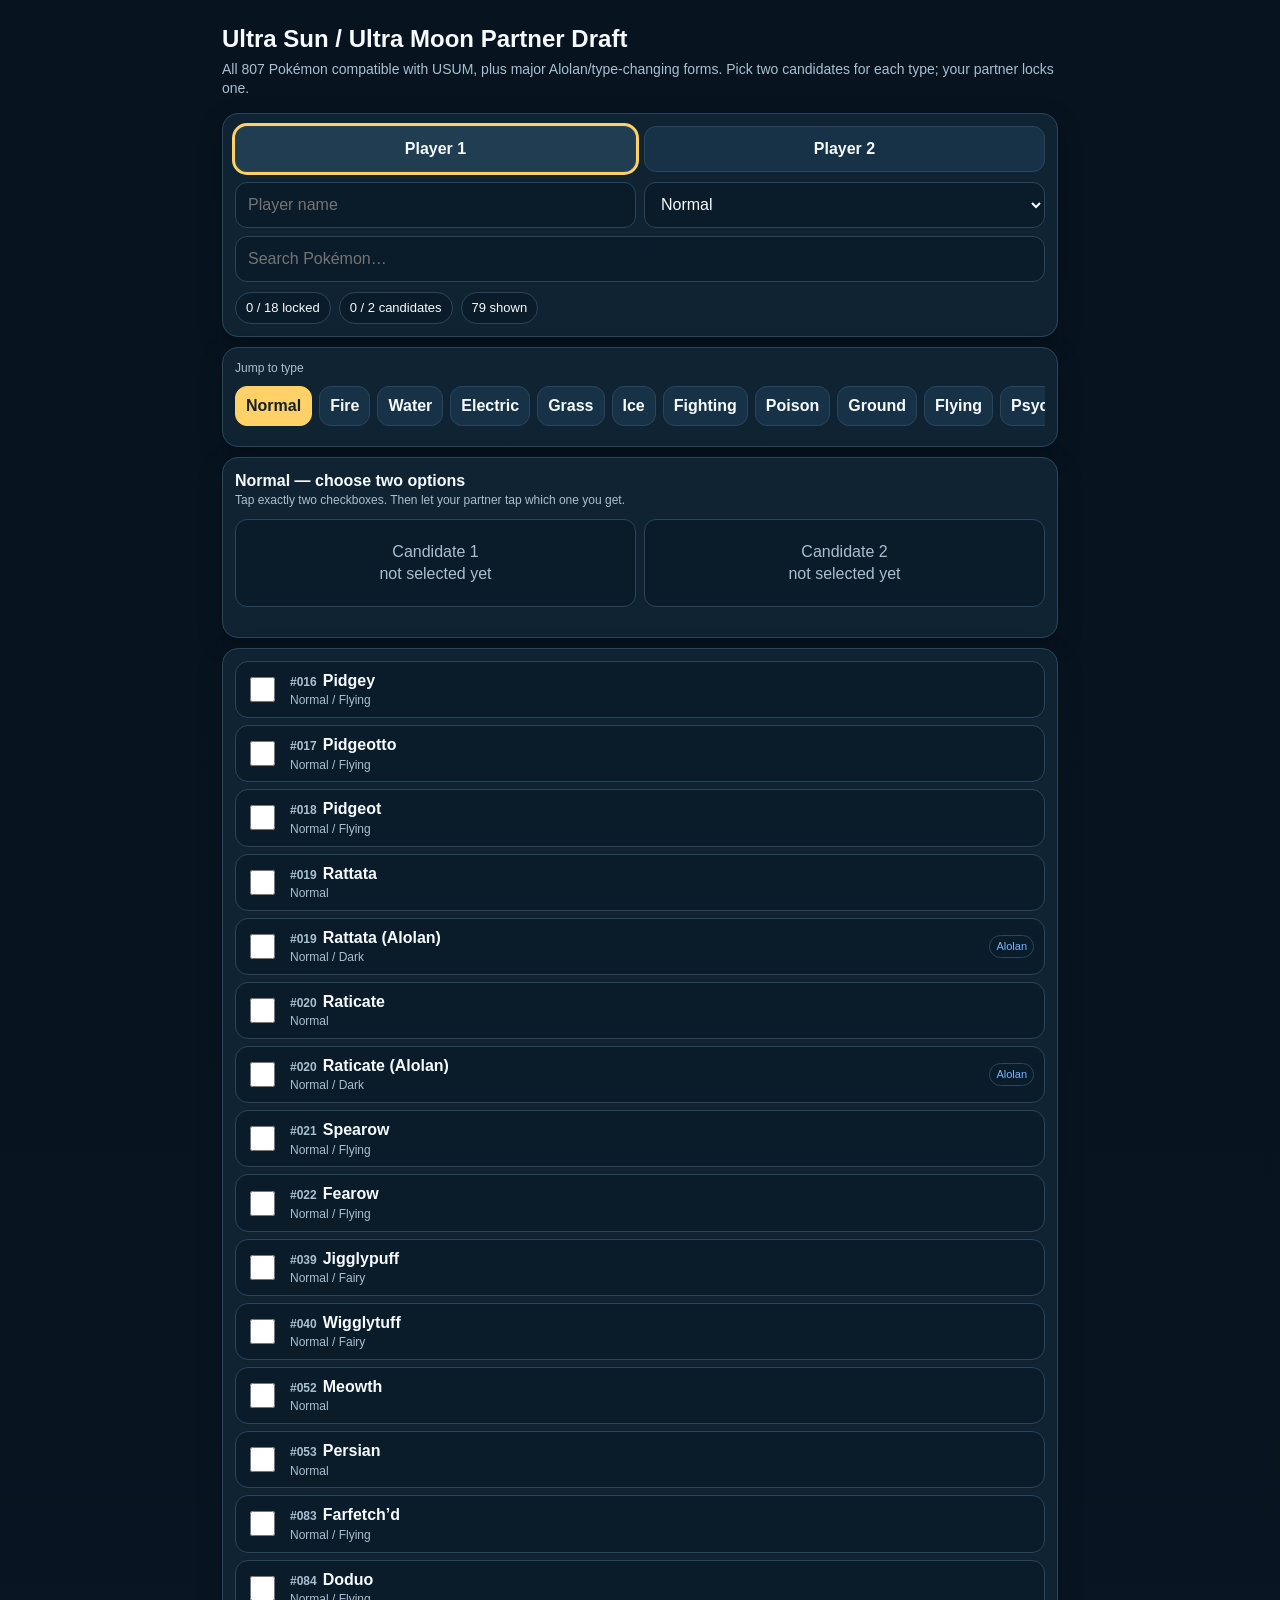
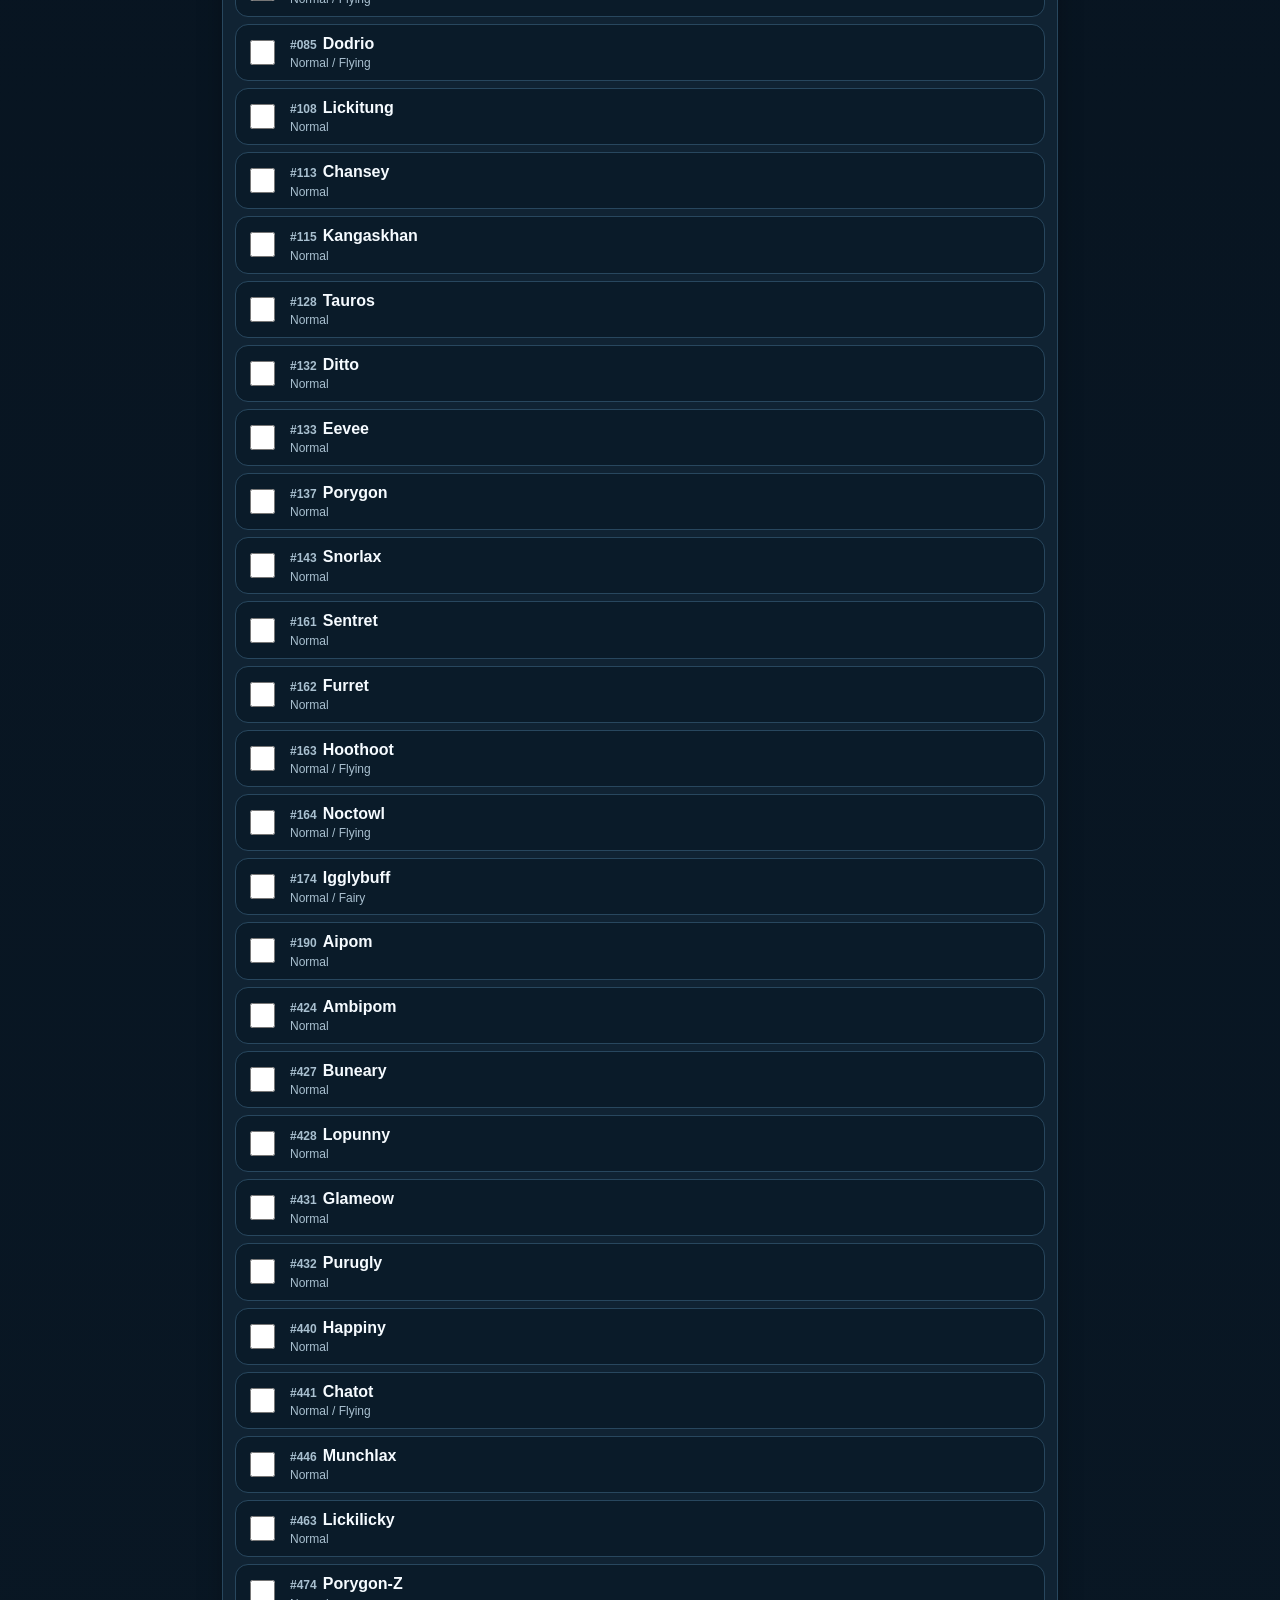
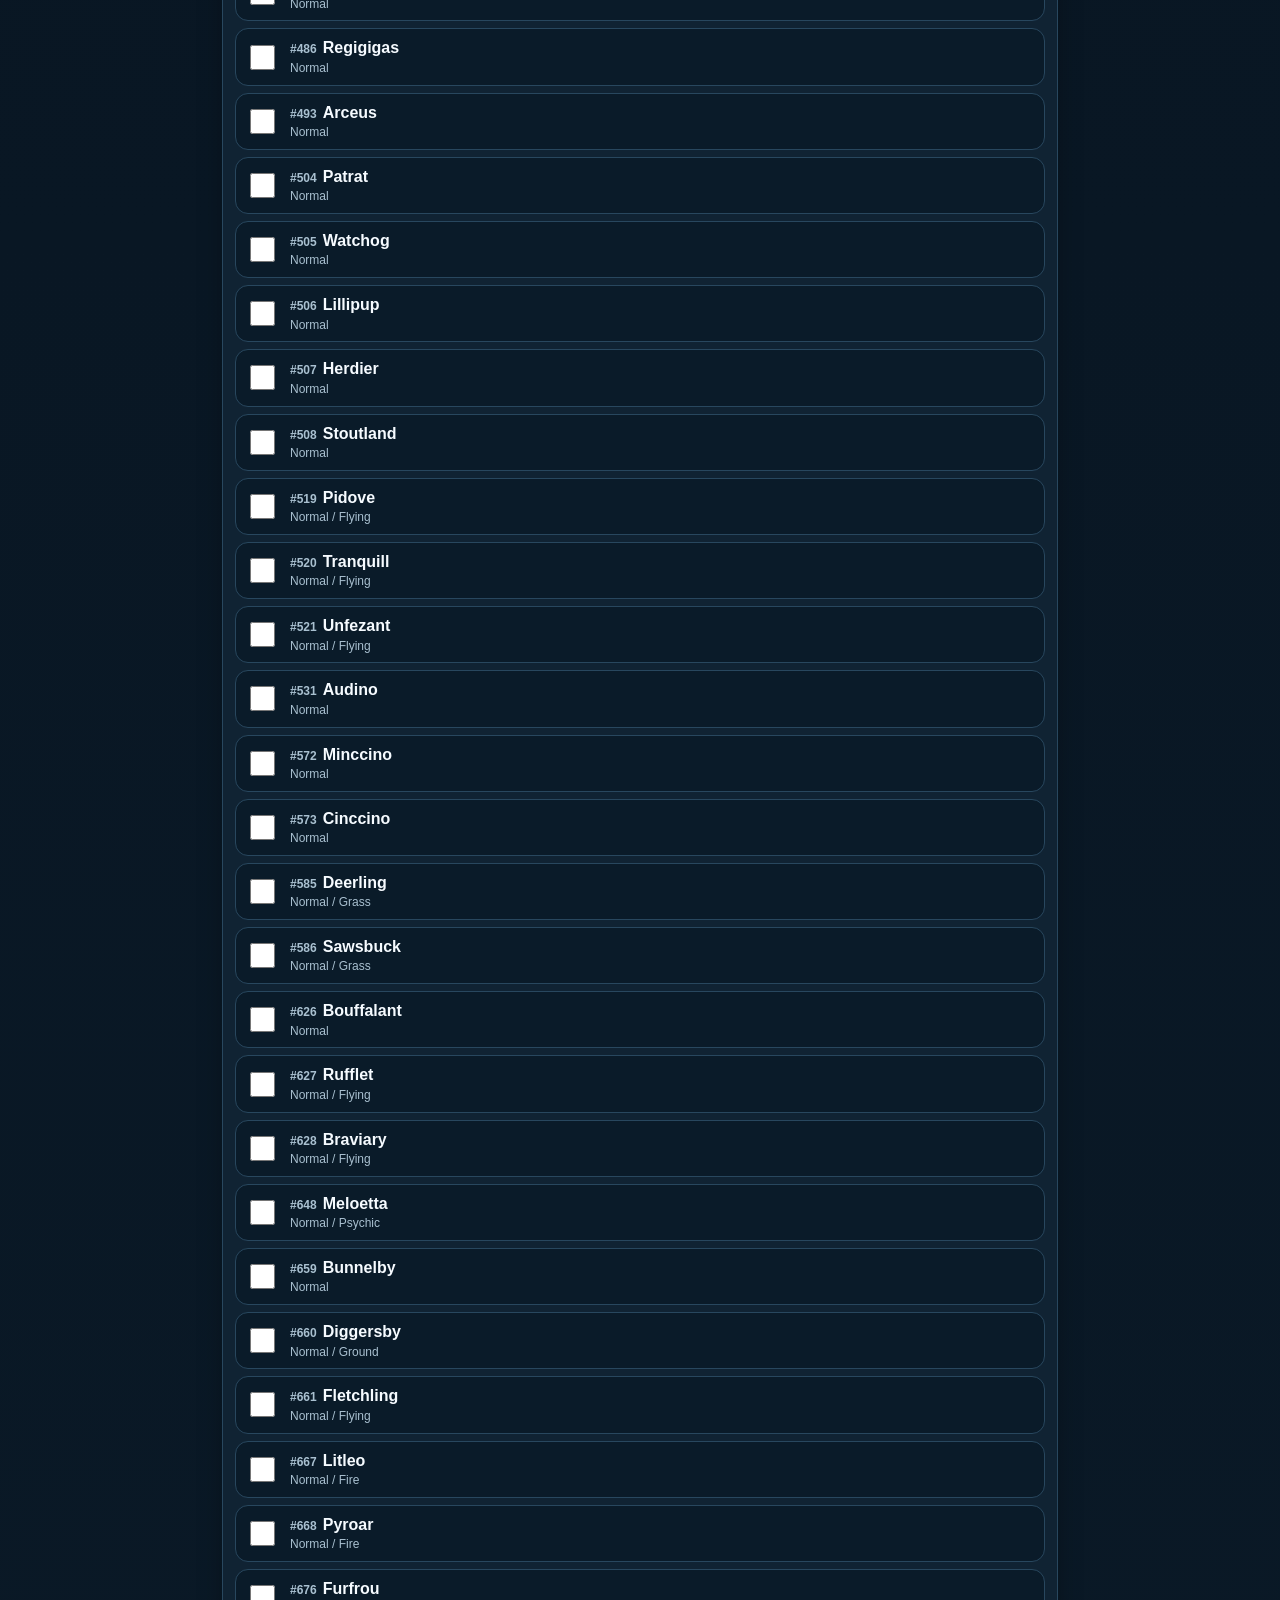
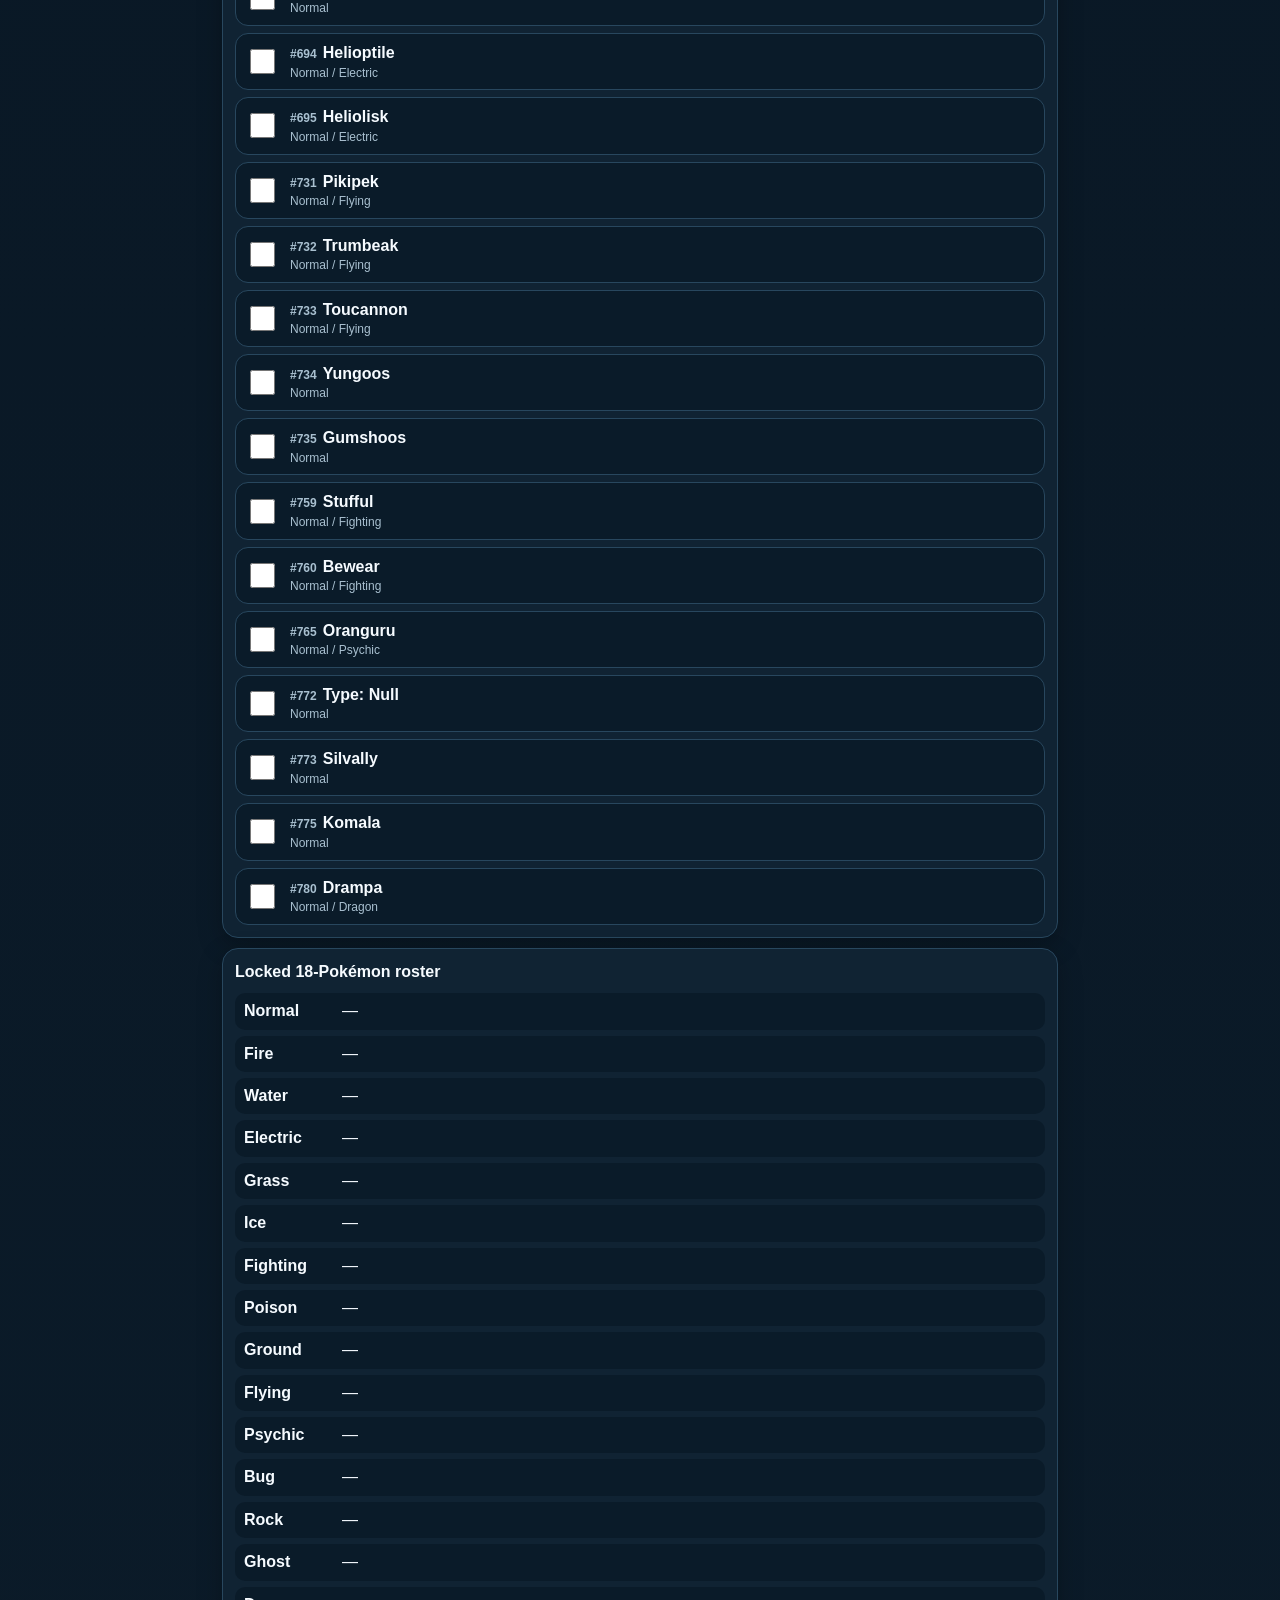
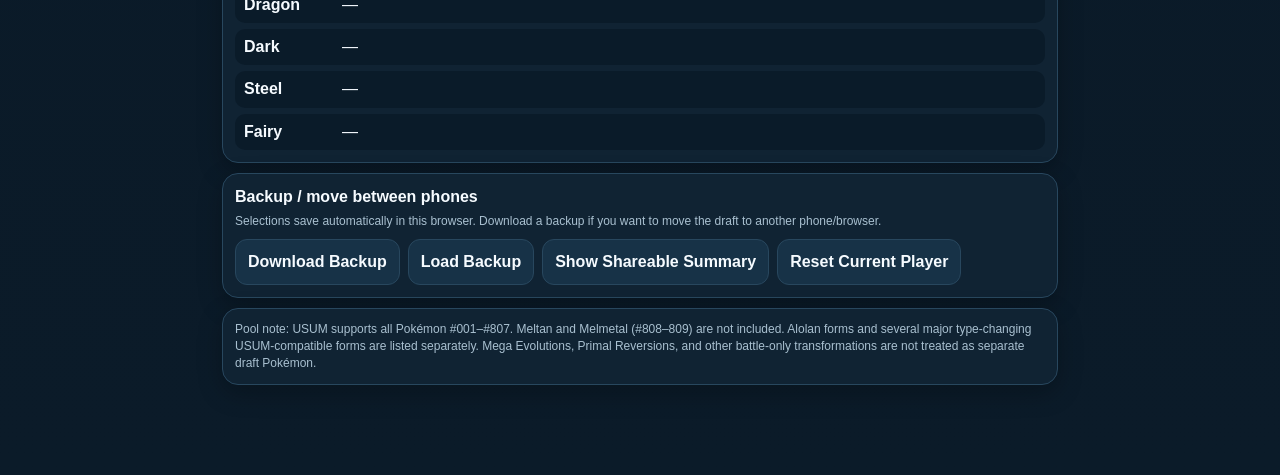
==== index.html @ d08d2588 "Build mobile USUM partner draft app" ====
<!doctype html>
<html lang="en">
<head>
<meta charset="utf-8">
<meta name="viewport" content="width=device-width,initial-scale=1,viewport-fit=cover">
<meta name="theme-color" content="#07131f">
<meta name="apple-mobile-web-app-capable" content="yes">
<meta name="apple-mobile-web-app-status-bar-style" content="black-translucent">
<title>USUM Partner Draft</title>
<link rel="stylesheet" href="styles.css">
</head>
<body>
<div class="app" id="app">
  <h1>Ultra Sun / Ultra Moon Partner Draft</h1>
  <div class="sub">All 807 Pokémon compatible with USUM, plus major Alolan/type-changing forms. Pick two candidates for each type; your partner locks one.</div>

  <div class="card">
    <div class="topbar tabs">
      <button id="tab0" class="active" type="button">Player 1</button>
      <button id="tab1" type="button">Player 2</button>
    </div>
    <div class="controls" style="margin-top:10px">
      <input id="playerName" type="text" placeholder="Player name">
      <select id="typeSelect"></select>
      <input id="search" class="wide" type="search" placeholder="Search Pokémon…">
    </div>
    <div class="status" style="margin-top:10px">
      <span class="pill" id="progress">0 / 18 locked</span>
      <span class="pill" id="candCount">0 / 2 candidates</span>
      <span class="pill" id="poolCount"></span>
    </div>
  </div>

  <div class="card">
    <div class="small" style="margin-bottom:5px">Jump to type</div>
    <div class="typebar" id="typebar"></div>
  </div>

  <div class="card">
    <strong id="typeHeading">Candidates</strong>
    <div class="small">Tap exactly two checkboxes. Then let your partner tap which one you get.</div>
    <div class="candidates" id="candidates" style="margin-top:10px"></div>
    <div class="msg" id="message"></div>
  </div>

  <div class="card">
    <div class="list" id="pokeList"></div>
  </div>

  <div class="card">
    <strong>Locked 18-Pokémon roster</strong>
    <div class="summary" id="summary" style="margin-top:10px"></div>
  </div>

  <div class="card">
    <strong>Backup / move between phones</strong>
    <div class="small" style="margin:4px 0 10px">Selections save automatically in this browser. Download a backup if you want to move the draft to another phone/browser.</div>
    <div class="backup">
      <button id="downloadBackup" type="button">Download Backup</button>
      <button id="loadBackupBtn" type="button">Load Backup</button>
      <input id="loadBackup" type="file" accept=".json,application/json" class="hidden">
      <button id="showText" type="button">Show Shareable Summary</button>
      <button id="reset" type="button">Reset Current Player</button>
    </div>
    <textarea id="shareText" class="hidden" readonly></textarea>
  </div>

  <div class="card small">
    Pool note: USUM supports all Pokémon #001–#807. Meltan and Melmetal (#808–809) are not included. Alolan forms and several major type-changing USUM-compatible forms are listed separately. Mega Evolutions, Primal Reversions, and other battle-only transformations are not treated as separate draft Pokémon.
  </div>
</div>

<script src="data-1.js"></script>
<script src="data-2.js"></script>
<script src="data-3.js"></script>
<script src="data-4.js"></script>
<script src="app.js"></script>
</body>
</html>
---- styles.css ----
:root {
  --bg:#07131f; --panel:#102333; --panel2:#173247; --line:#28475e;
  --text:#f6fbff; --muted:#a9c0d0; --accent:#ffd166; --good:#63d297;
  --bad:#ff7b7b; --blue:#76b7ff; --shadow:rgba(0,0,0,.25);
}
*{box-sizing:border-box}
body{margin:0;background:linear-gradient(180deg,#07131f,#0b1b29);color:var(--text);
font:16px/1.4 -apple-system,BlinkMacSystemFont,"Segoe UI",Roboto,Arial,sans-serif}
.app{max-width:860px;margin:0 auto;padding:14px 12px 80px}
h1{font-size:24px;margin:8px 0 4px}
.sub{color:var(--muted);font-size:14px;margin-bottom:14px}
.card{background:var(--panel);border:1px solid var(--line);border-radius:16px;padding:12px;margin:10px 0;box-shadow:0 8px 24px var(--shadow)}
.topbar{display:grid;grid-template-columns:1fr 1fr;gap:8px}
button,select,input[type="search"],input[type="text"]{font:inherit}
button,.btn{min-height:46px;border-radius:12px;border:1px solid var(--line);background:var(--panel2);color:var(--text);padding:10px 12px;font-weight:700}
button:active{transform:scale(.985)}
button.primary{background:var(--accent);color:#18212a;border-color:#e5ba53}
.tabs button.active{outline:3px solid var(--accent);background:#203d52}
.controls{display:grid;grid-template-columns:1fr 1fr;gap:8px}
.controls .wide{grid-column:1/-1}
select,input[type="search"],input[type="text"]{width:100%;min-height:46px;border-radius:12px;border:1px solid var(--line);background:#0a1b29;color:var(--text);padding:10px 12px}
.status{display:flex;gap:8px;flex-wrap:wrap;align-items:center}
.pill{background:#0a1b29;border:1px solid var(--line);border-radius:999px;padding:6px 10px;font-size:13px}
.typebar{display:flex;gap:7px;overflow-x:auto;padding:4px 0 8px;scrollbar-width:thin}
.typebtn{white-space:nowrap;min-height:40px;padding:7px 10px}
.typebtn.done{border-color:var(--good);box-shadow:inset 0 0 0 1px var(--good)}
.typebtn.active{background:var(--accent);color:#16202a;border-color:var(--accent)}
.candidates{display:grid;grid-template-columns:1fr 1fr;gap:8px}
.candidate{background:#0a1b29;border:1px solid var(--line);border-radius:12px;padding:10px;min-height:88px}
.candidate.empty{color:var(--muted);display:flex;align-items:center;justify-content:center;text-align:center}
.pickbtn{width:100%;margin-top:8px;background:#19374c}
.pickbtn.locked{background:var(--good);color:#0d2619;border-color:var(--good)}
.list{display:grid;gap:7px}
.poke{display:grid;grid-template-columns:34px 1fr auto;gap:10px;align-items:center;background:#0a1b29;border:1px solid var(--line);border-radius:13px;padding:8px 10px;min-height:56px}
.poke.selected{border-color:var(--accent);box-shadow:inset 0 0 0 1px var(--accent);background:#142b3c}
.poke.disabled{opacity:.45}
.poke input[type="checkbox"]{width:25px;height:25px;accent-color:#ffd166}
.name{font-weight:800}
.dex{font-size:12px;color:var(--muted);margin-right:6px}
.types{font-size:12px;color:var(--muted)}
.formtag{font-size:11px;padding:3px 6px;border:1px solid var(--line);border-radius:999px;color:var(--blue);white-space:nowrap}
.msg{color:var(--accent);font-size:13px;min-height:18px}
.summary{display:grid;gap:6px}
.sumrow{display:grid;grid-template-columns:90px 1fr;gap:8px;padding:7px 9px;background:#0a1b29;border-radius:10px}
.sumrow .t{font-weight:800}
.good{color:var(--good)} .bad{color:var(--bad)}
.small{font-size:12px;color:var(--muted)}
.backup{display:flex;gap:8px;flex-wrap:wrap}
textarea{width:100%;min-height:150px;background:#07131f;color:var(--text);border:1px solid var(--line);border-radius:12px;padding:10px;font:13px/1.35 ui-monospace,SFMono-Regular,Menlo,monospace}
.hidden{display:none!important}
@media(max-width:520px){
 .app{padding:10px 9px 70px} h1{font-size:21px}
 .controls{grid-template-columns:1fr} .controls .wide{grid-column:auto}
 .candidates{grid-template-columns:1fr}
 .poke{grid-template-columns:34px 1fr} .formtag{grid-column:2}
 .sumrow{grid-template-columns:76px 1fr}
}
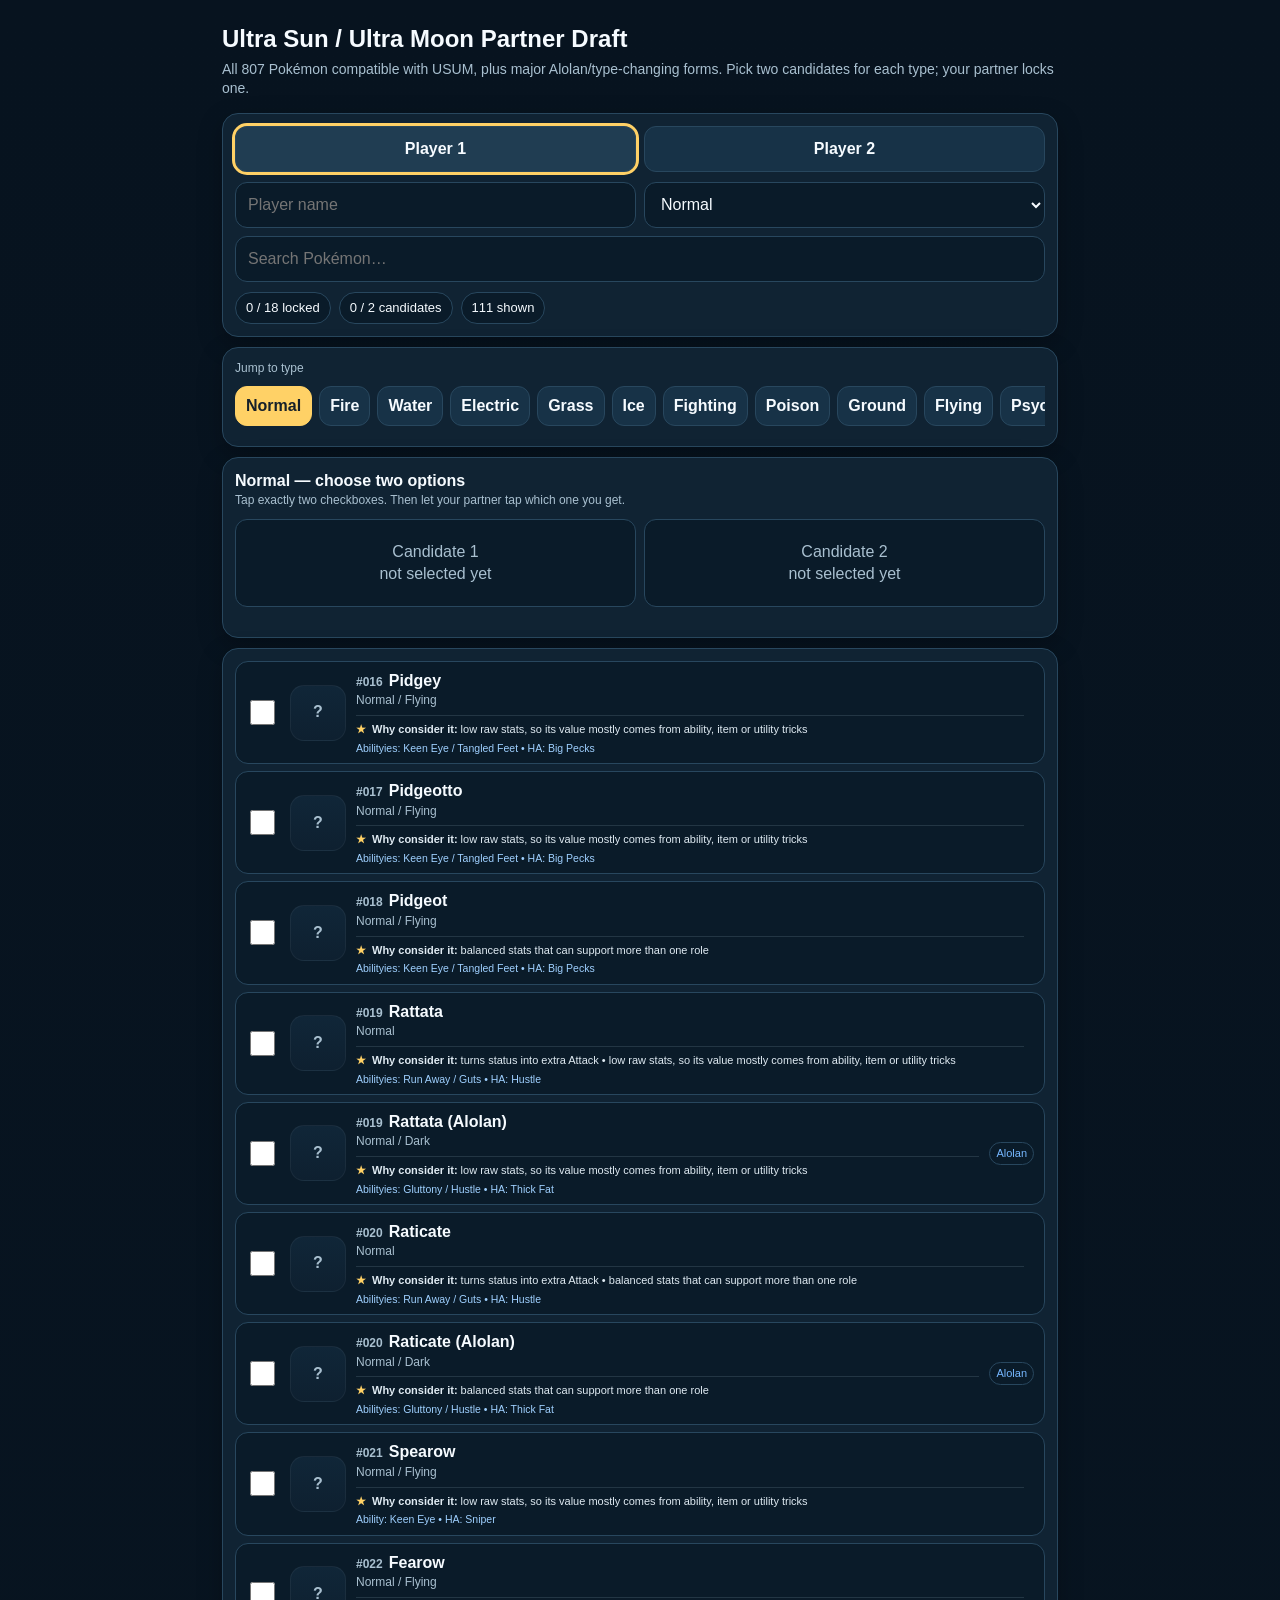
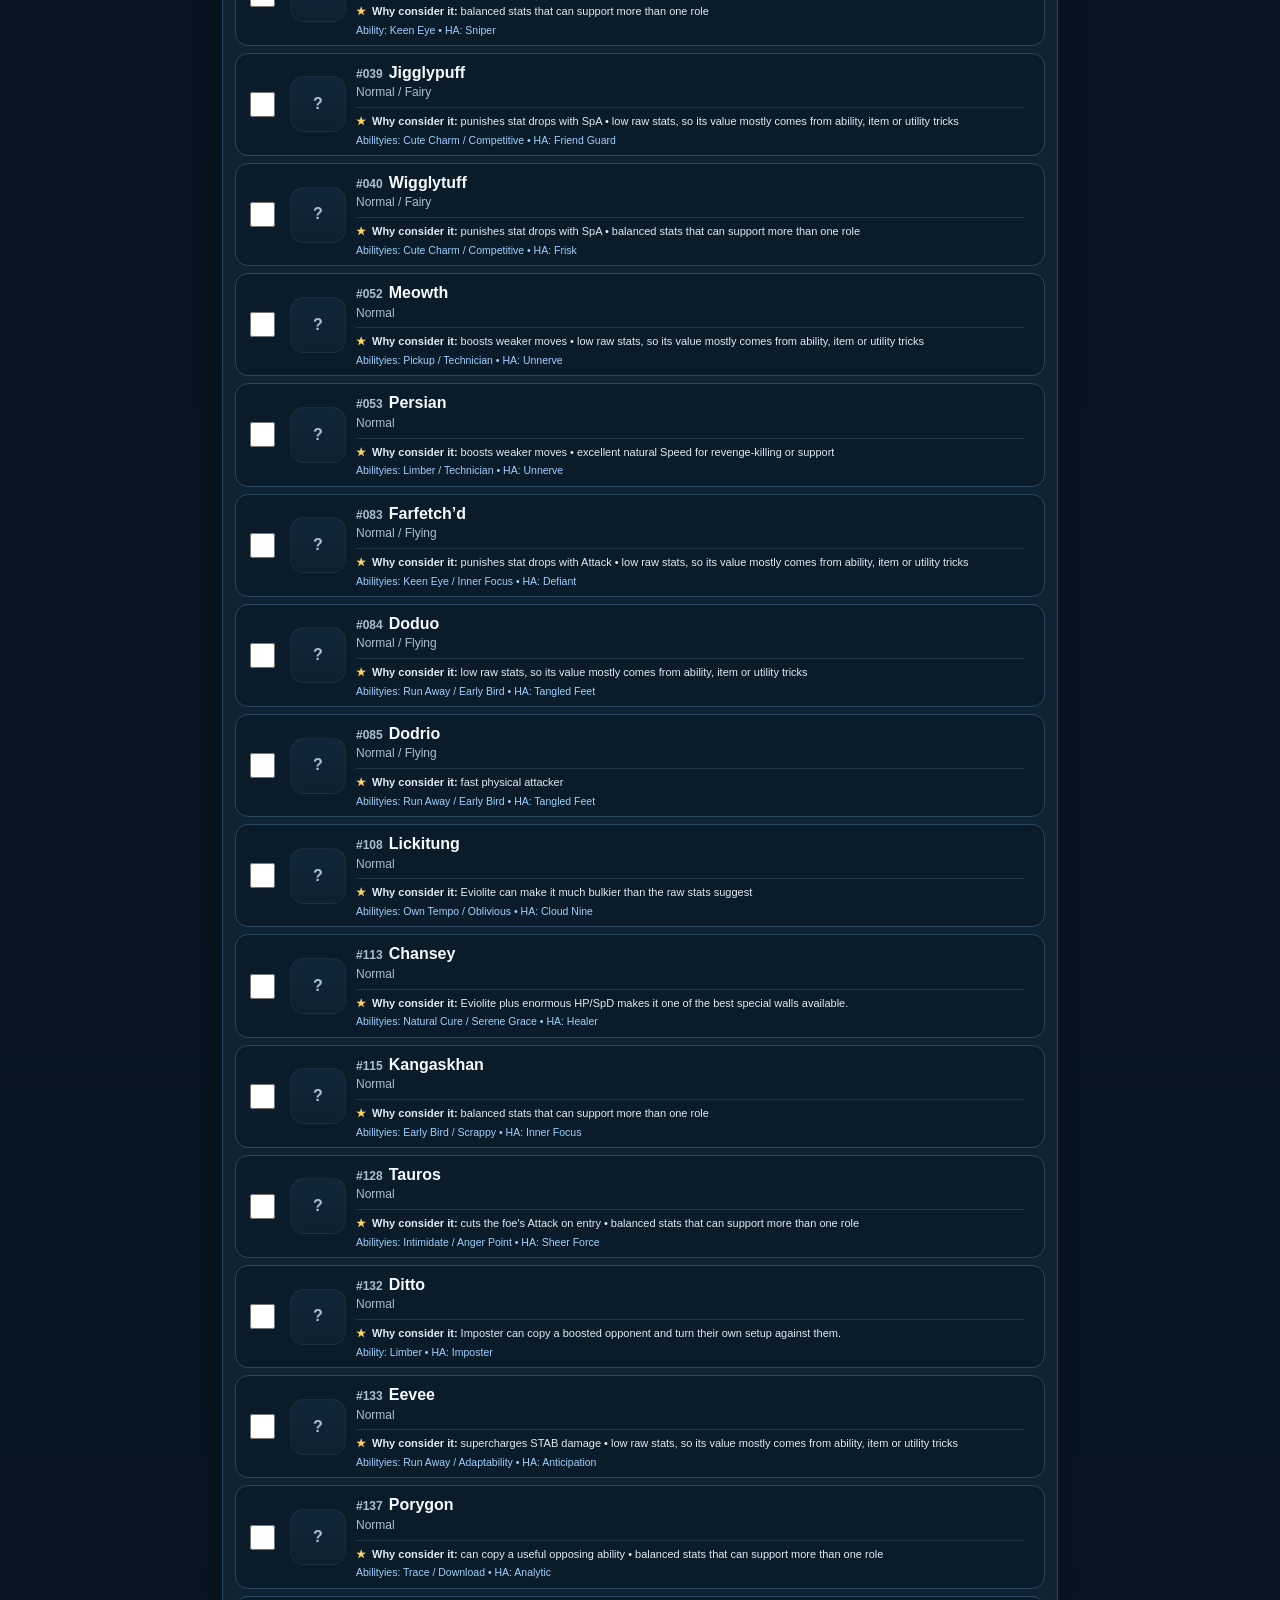
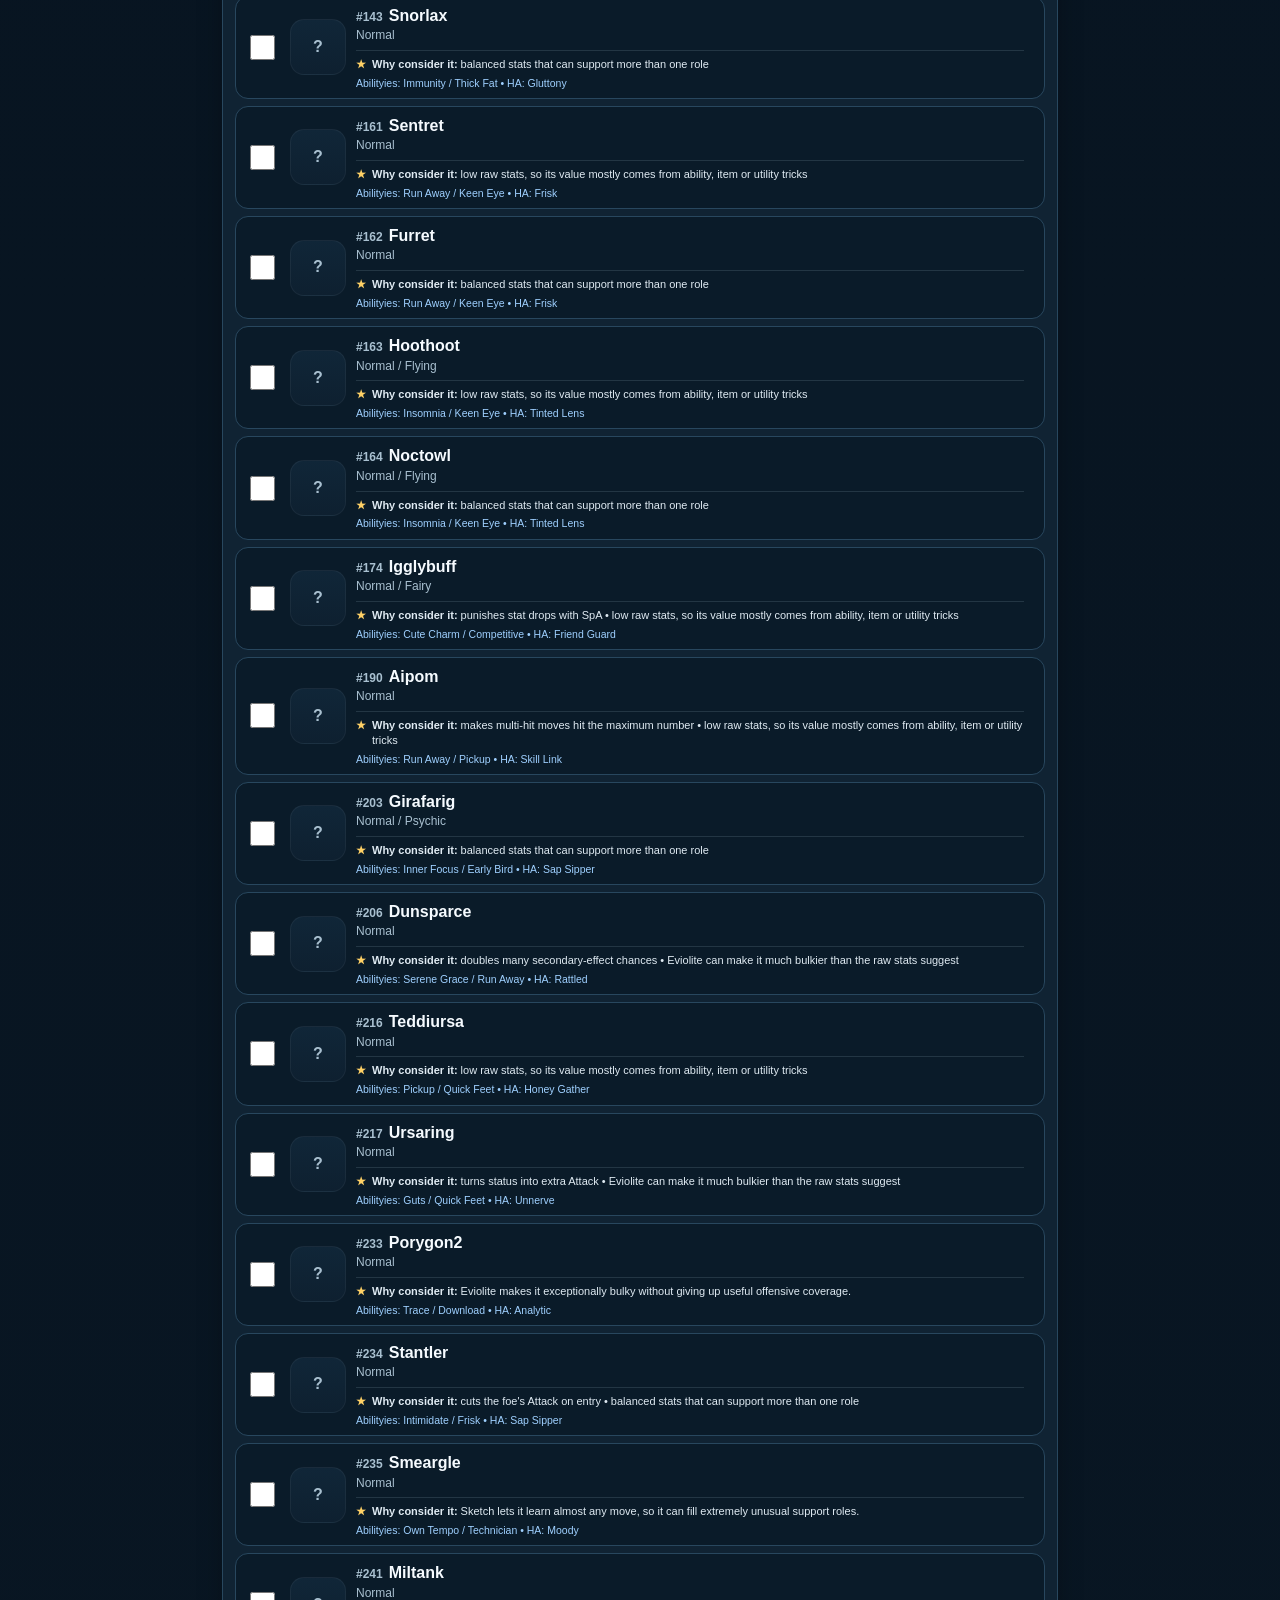
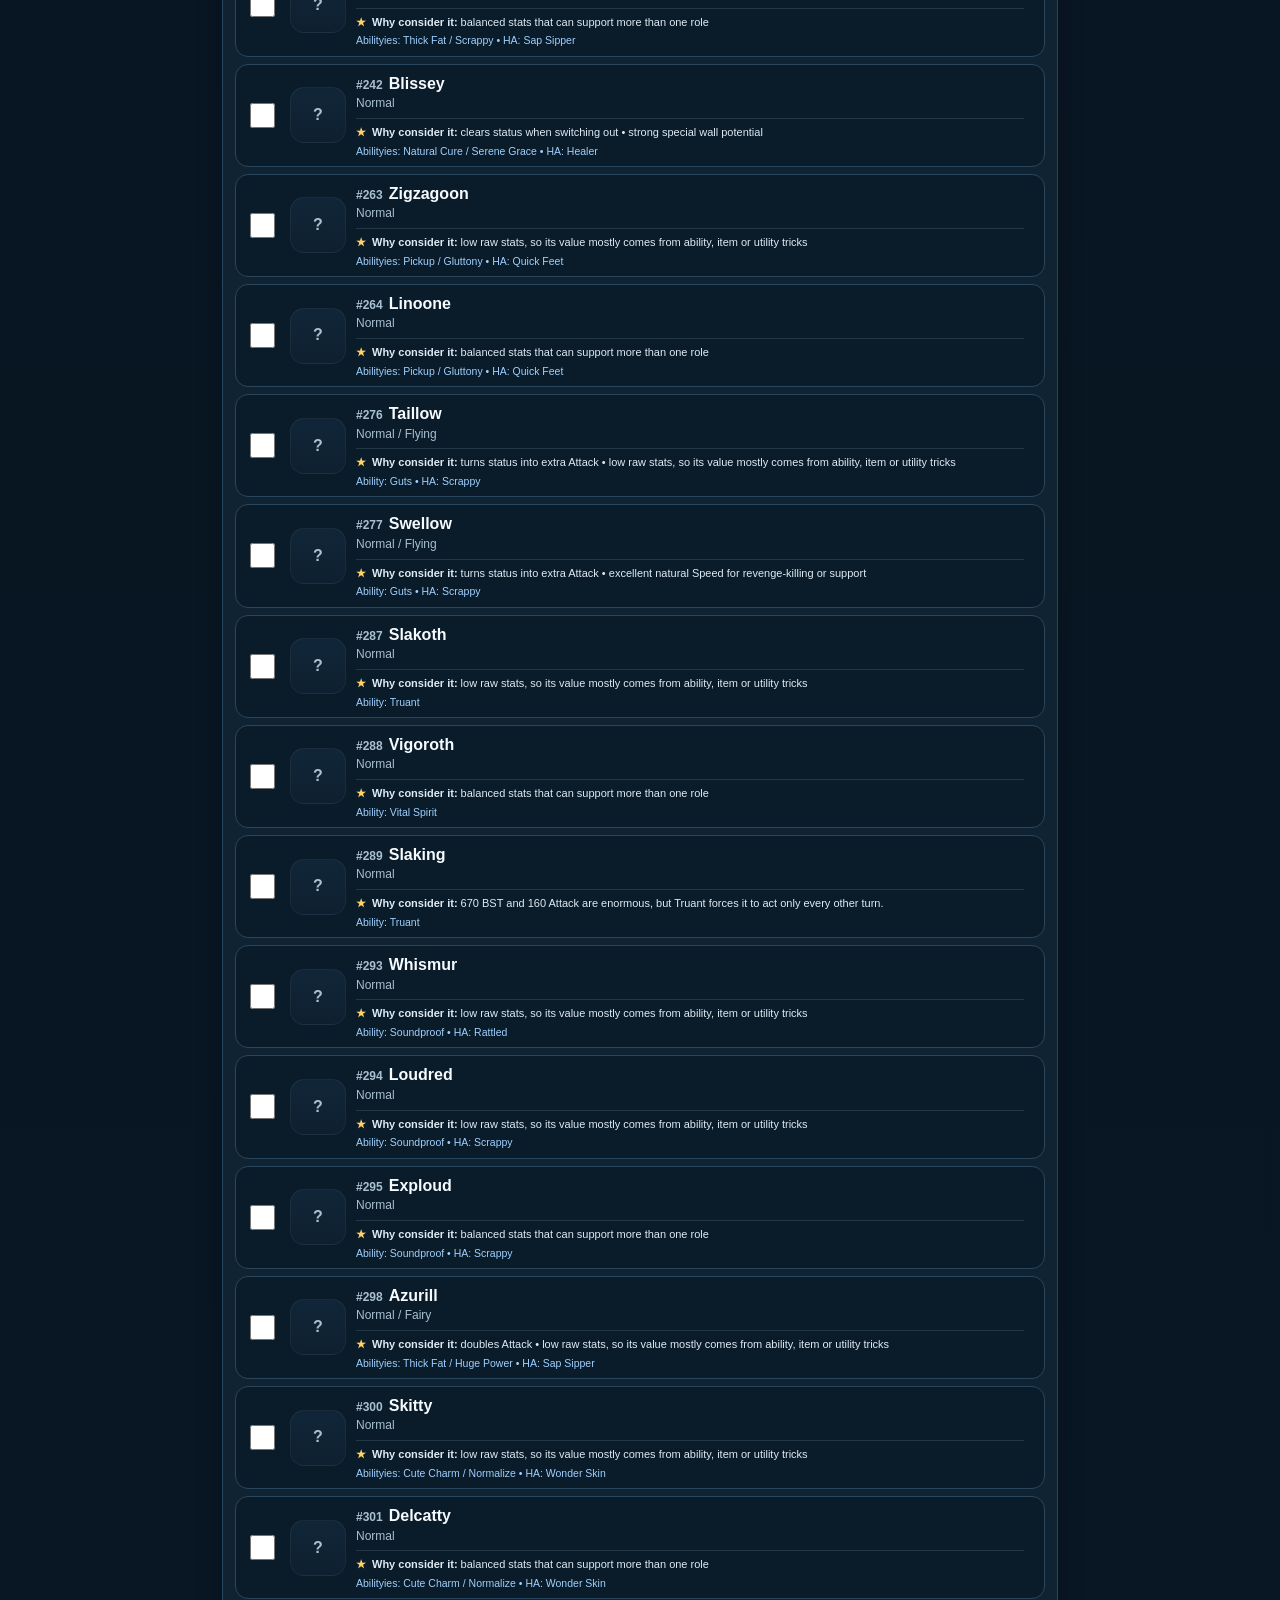
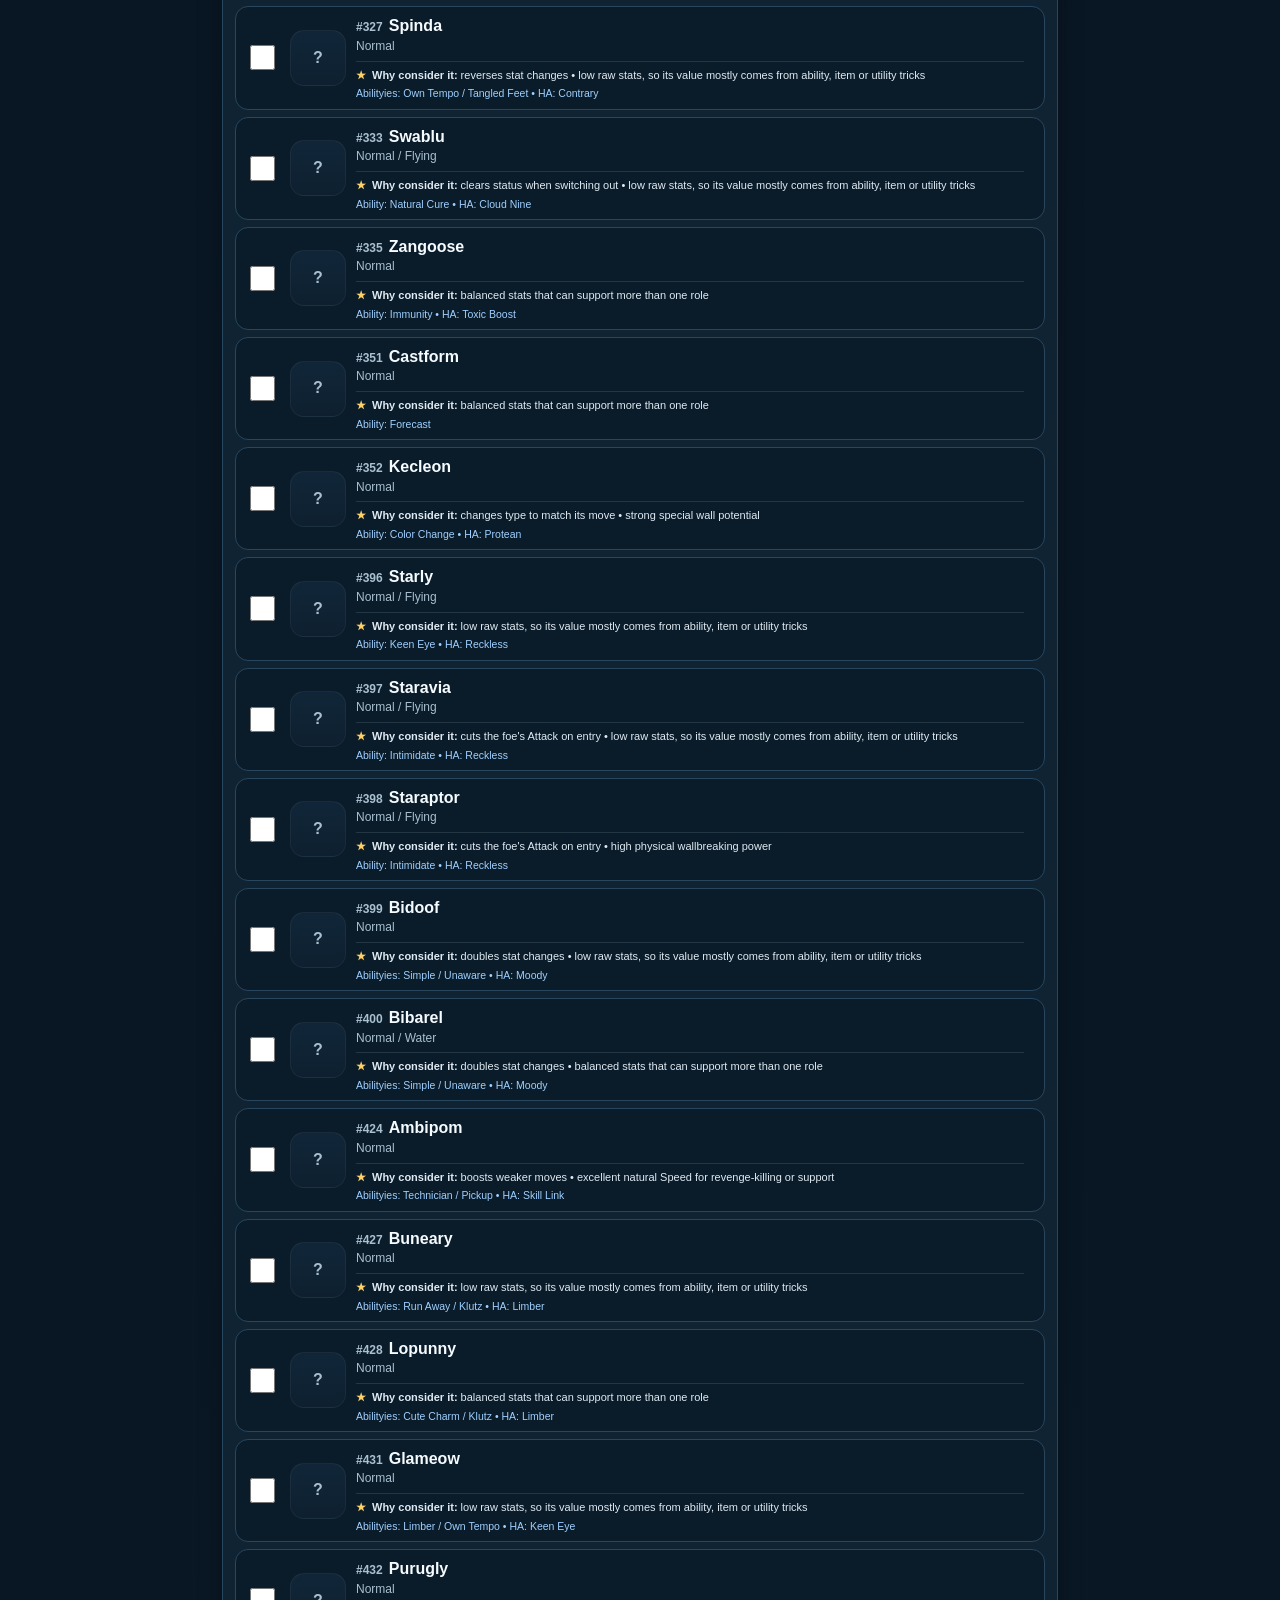
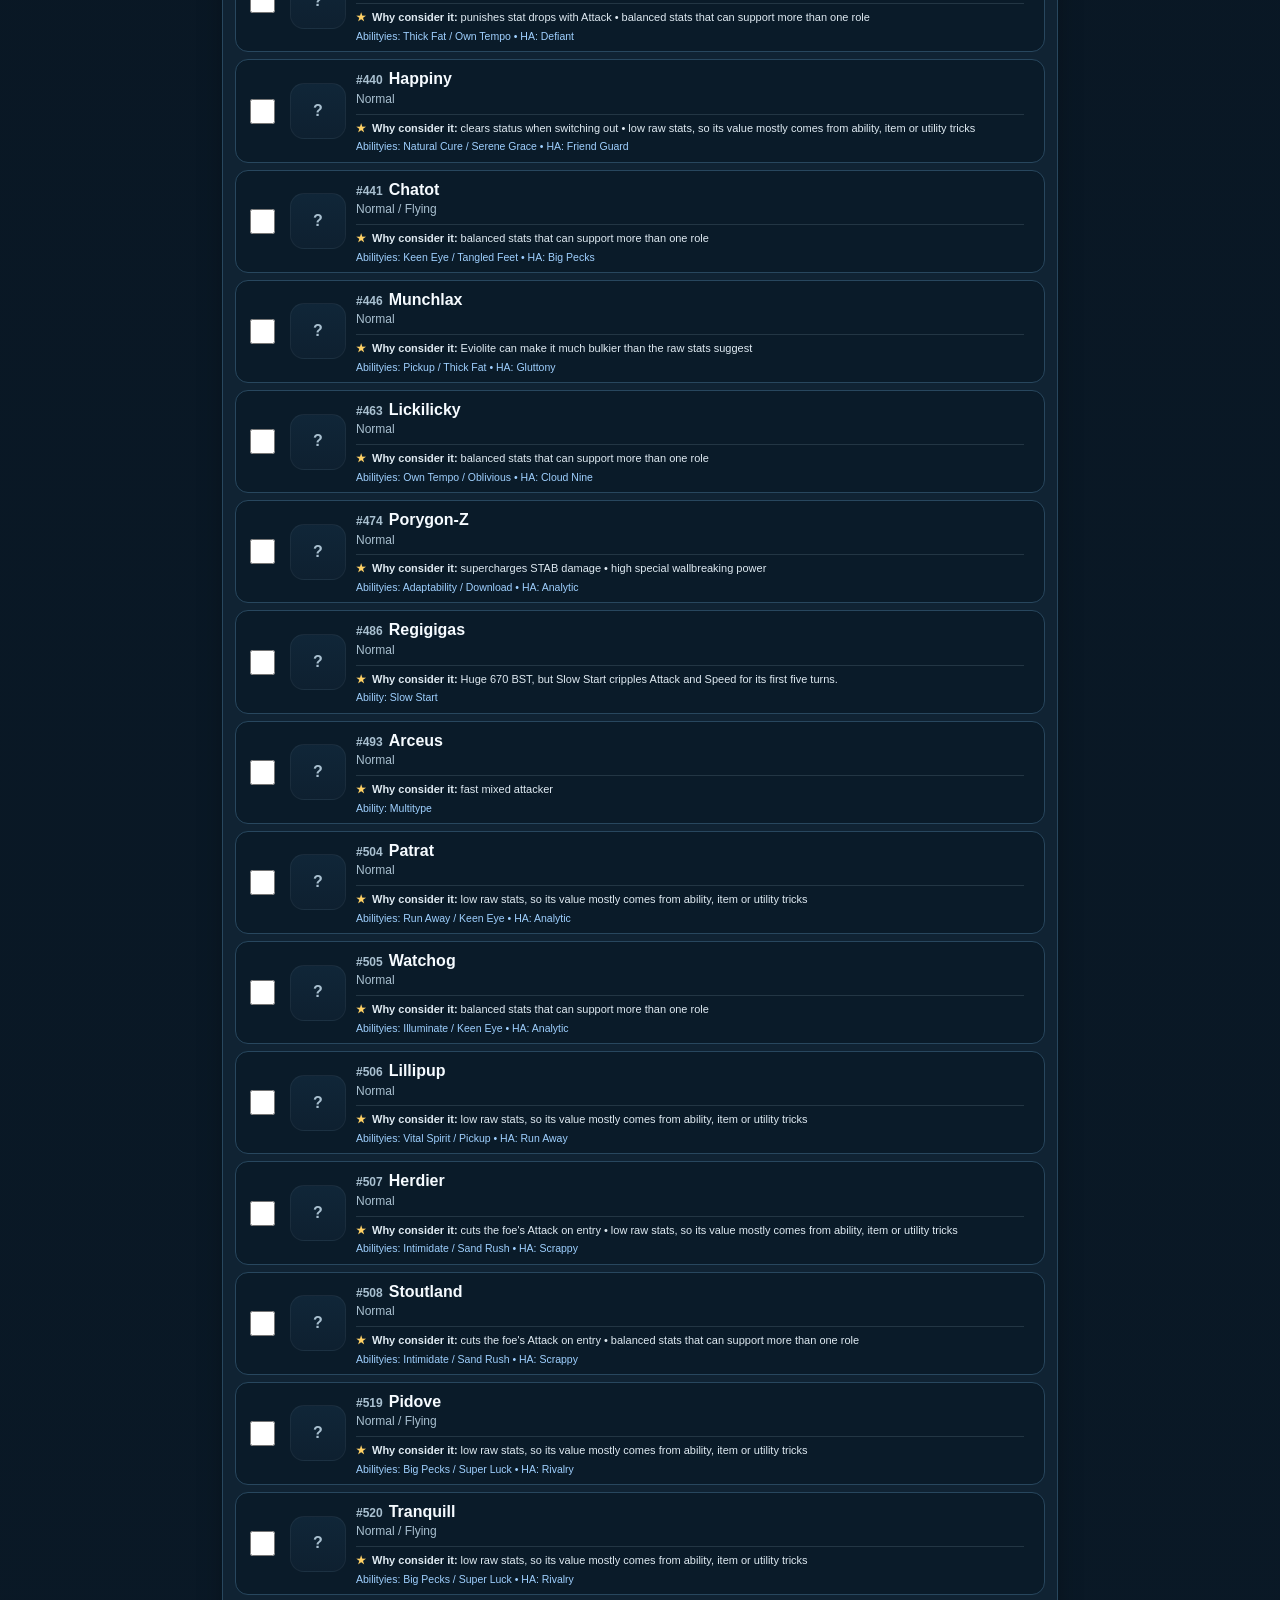
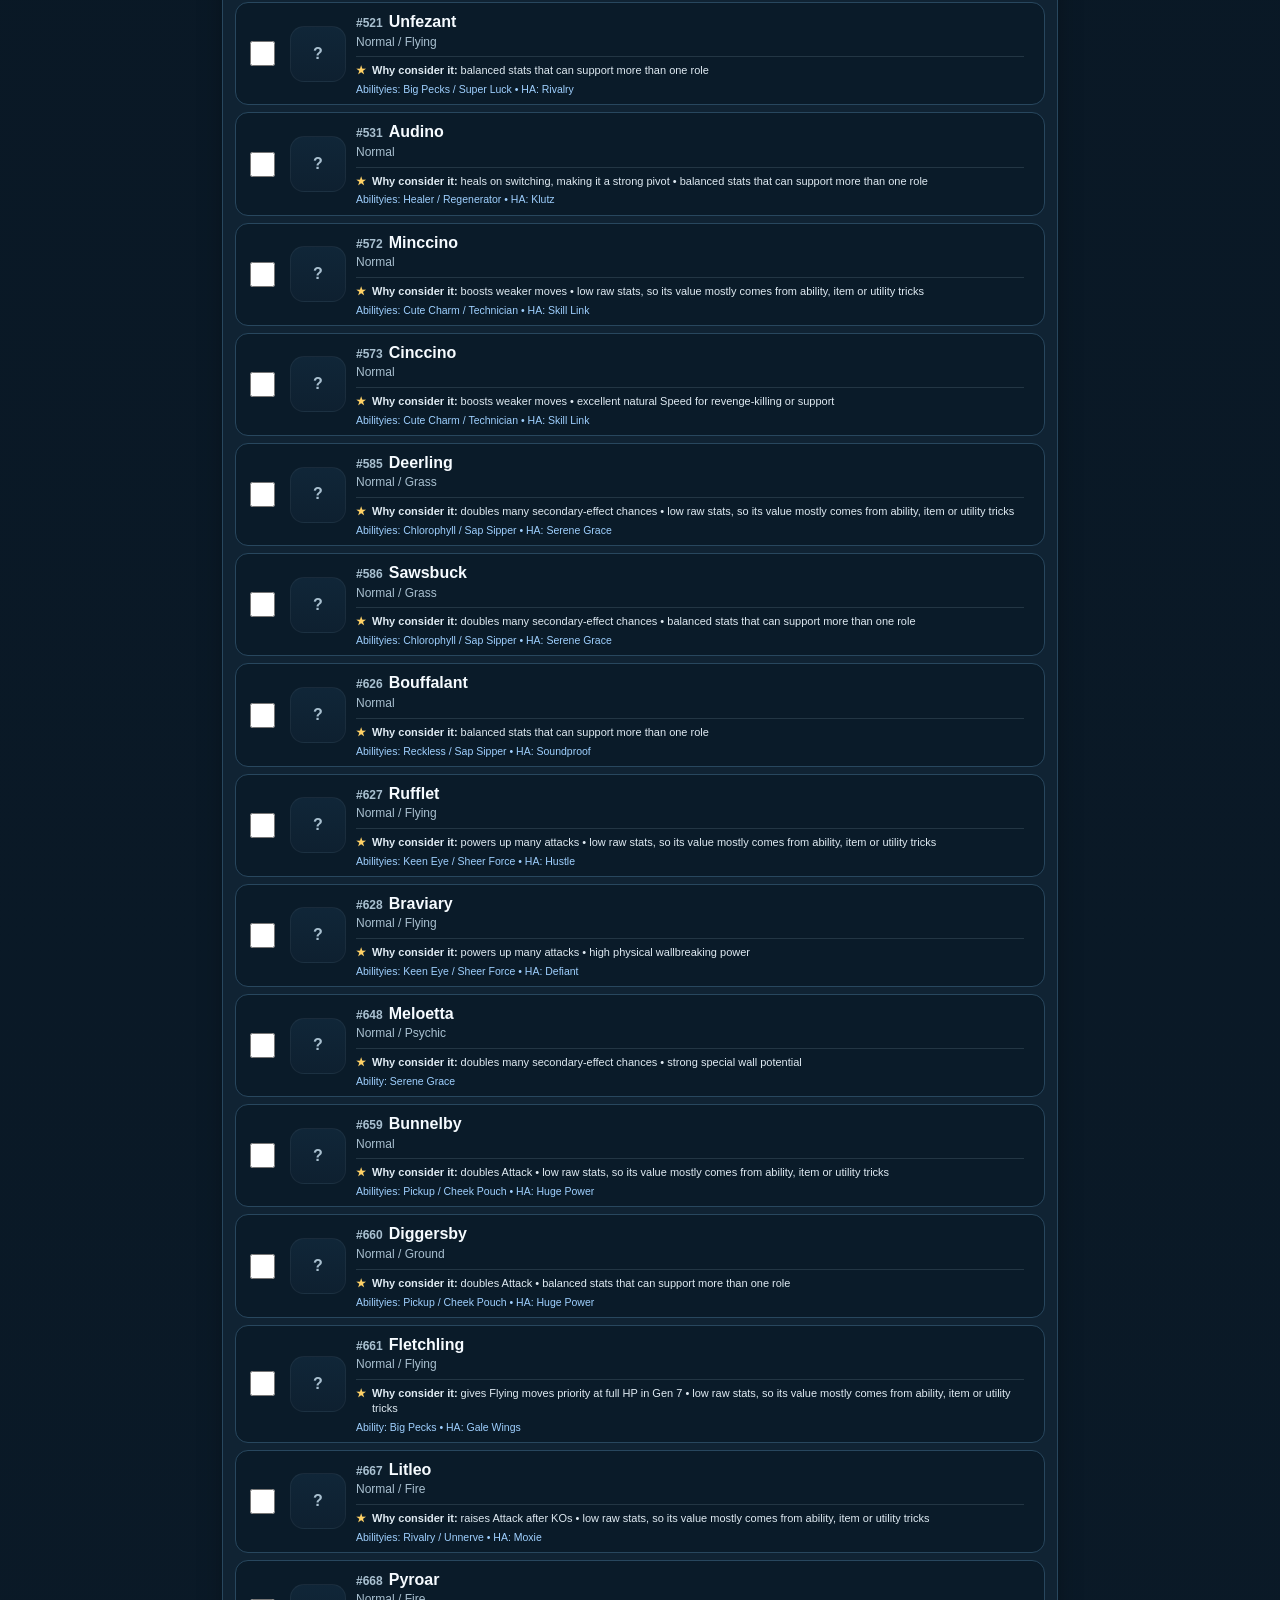
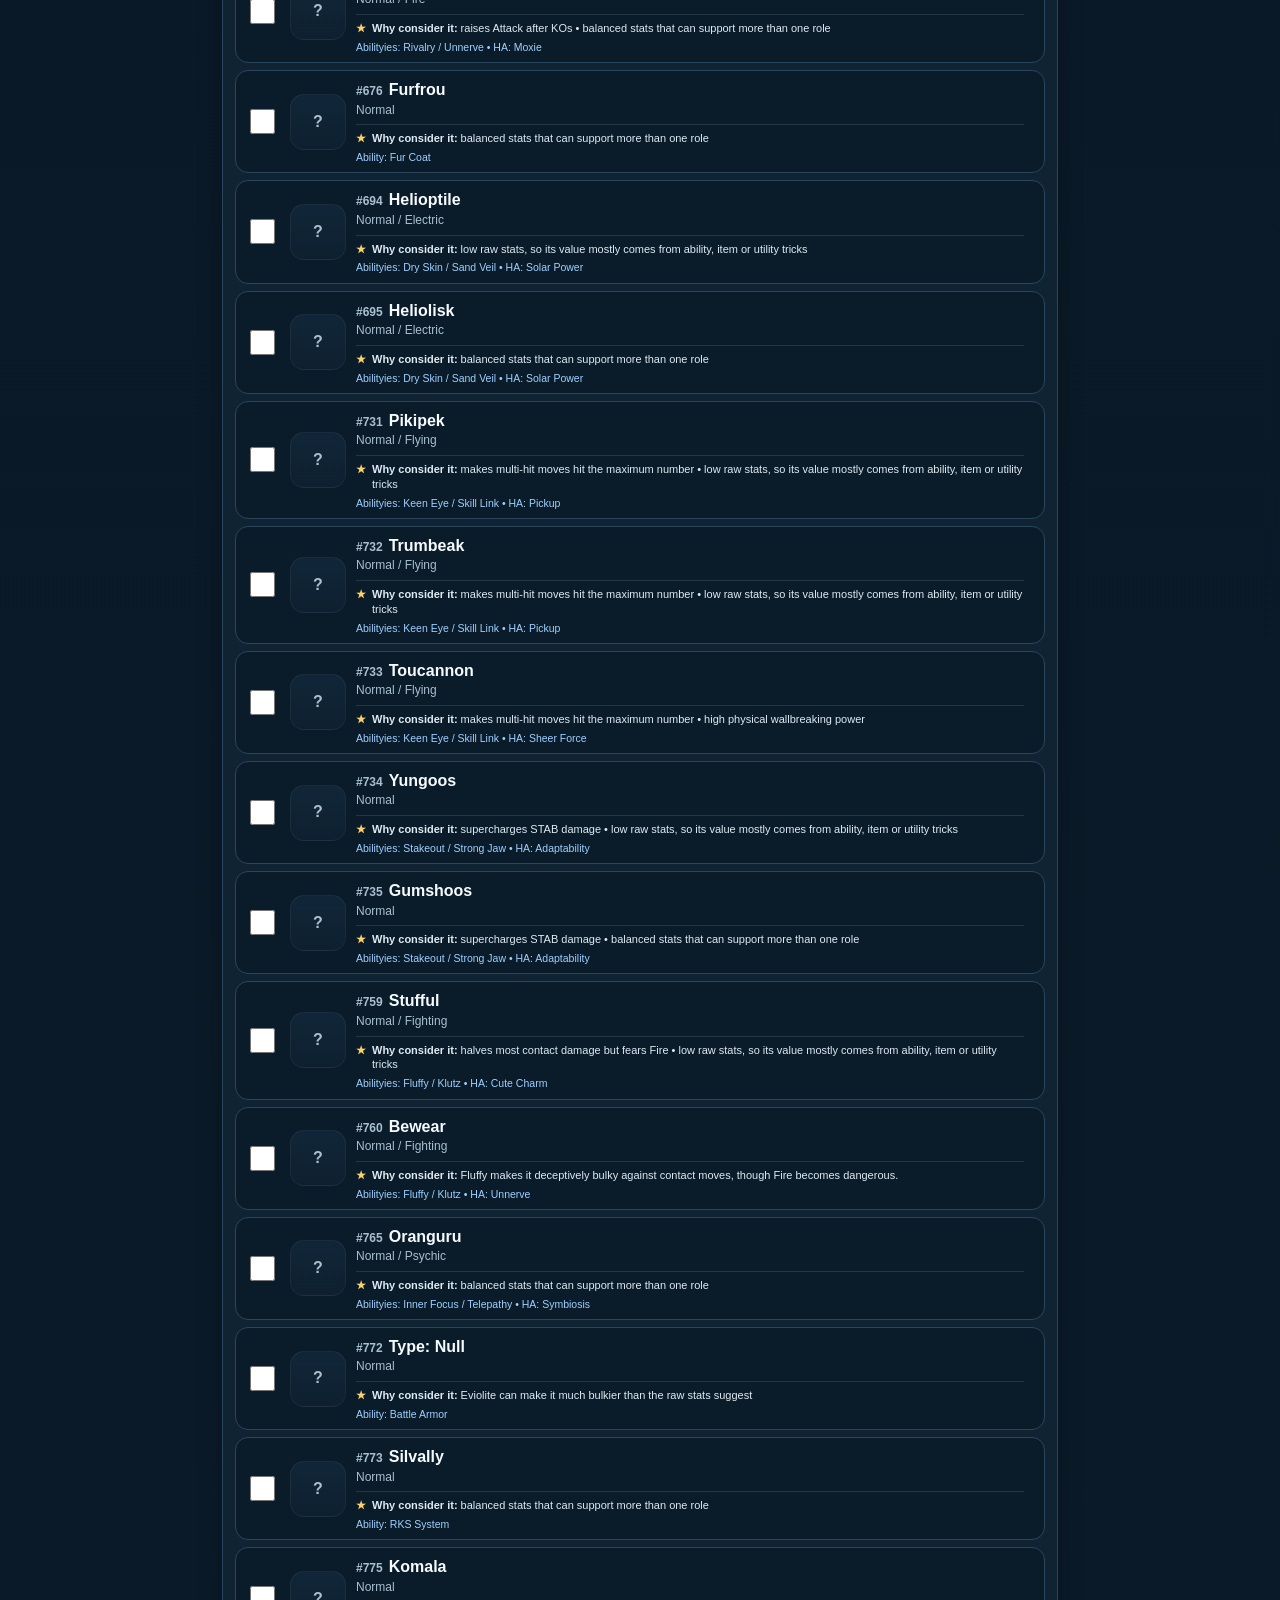
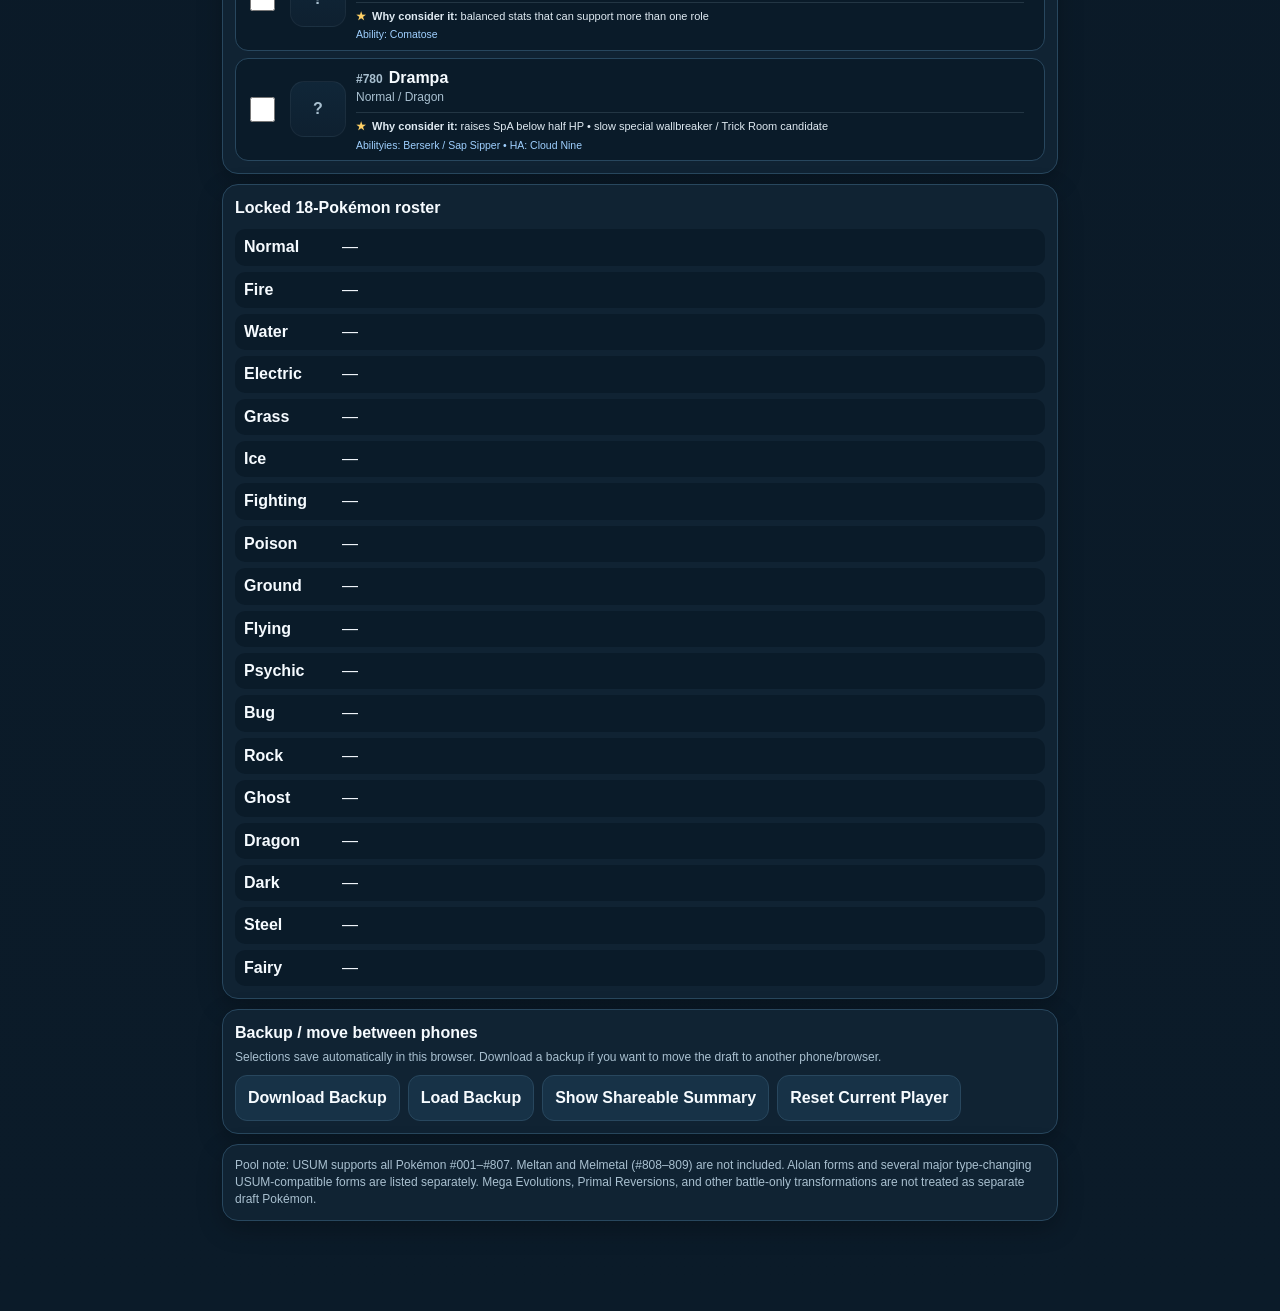
==== commit 63fac039: "Load battle-role data" ====
--- a/index.html
+++ b/index.html
@@ -74,6 +74,7 @@
 <script src="data-2.js"></script>
 <script src="data-3.js"></script>
 <script src="data-4.js"></script>
+<script src="battle-data.js"></script>
 <script src="app.js"></script>
 </body>
 </html>
--- a/styles.css
+++ b/styles.css
@@ -55,3 +55,17 @@
  .poke{grid-template-columns:34px 1fr} .formtag{grid-column:2}
  .sumrow{grid-template-columns:76px 1fr}
 }
+
+/* Pokémon visual + quick battle-info cards */
+.candidate.candidateLocked{box-shadow:inset 0 0 0 1px var(--good);border-color:var(--good)}
+.candidateHead{display:grid;grid-template-columns:74px 1fr;gap:10px;align-items:center}
+.candidateText{min-width:0}.candidateForm{margin-top:5px}
+.poke{min-height:86px}.pokeInfo{display:grid;grid-template-columns:56px 1fr;gap:10px;align-items:center;min-width:0}.pokeInfo>div:last-child{min-width:0}
+.spriteWrap{width:56px;height:56px;display:flex;align-items:center;justify-content:center;border-radius:14px;background:linear-gradient(180deg,#102638,#0e2030);border:1px solid rgba(255,255,255,.05);overflow:hidden;flex-shrink:0}
+.spriteWrap.spriteMissing::before{content:"?";font-weight:800;color:var(--muted)}
+.pokeSprite,.summarySprite{max-width:48px;max-height:48px;width:auto;height:auto}.candidateSpriteWrap{width:72px;height:72px}.candidateSprite{max-width:64px;max-height:64px;width:auto;height:auto}
+.summaryChoice{display:flex;align-items:center;gap:10px}.summarySpriteWrap{width:42px;height:42px;border-radius:12px}.summarySprite{max-width:36px;max-height:36px}
+.quickInfo{margin-top:9px;padding-top:8px;border-top:1px solid rgba(169,192,208,.16);font-size:12px;line-height:1.35}
+.quickInfo.compact{margin-top:6px;padding-top:6px}.nicheLine{display:flex;gap:6px;color:#dfeaf2}.nicheStar{color:var(--accent);font-weight:900;flex:0 0 auto}
+.abilityLine{margin-top:4px;color:#9fd0ff}.statLine{margin-top:4px;color:var(--muted);font-size:11px}.quickInfo.compact .nicheLine{font-size:11px}.quickInfo.compact .abilityLine{font-size:10.5px}
+@media(max-width:520px){.candidateHead{grid-template-columns:64px 1fr}.candidateSpriteWrap{width:64px;height:64px}.candidateSprite{max-width:56px;max-height:56px}.poke{grid-template-columns:34px 1fr}.pokeInfo{grid-template-columns:48px 1fr}.spriteWrap{width:48px;height:48px}.pokeSprite{max-width:42px;max-height:42px}.formtag{grid-column:2;justify-self:start}.quickInfo.compact .nicheLine{font-size:10.5px}.quickInfo.compact .abilityLine{font-size:10px}}
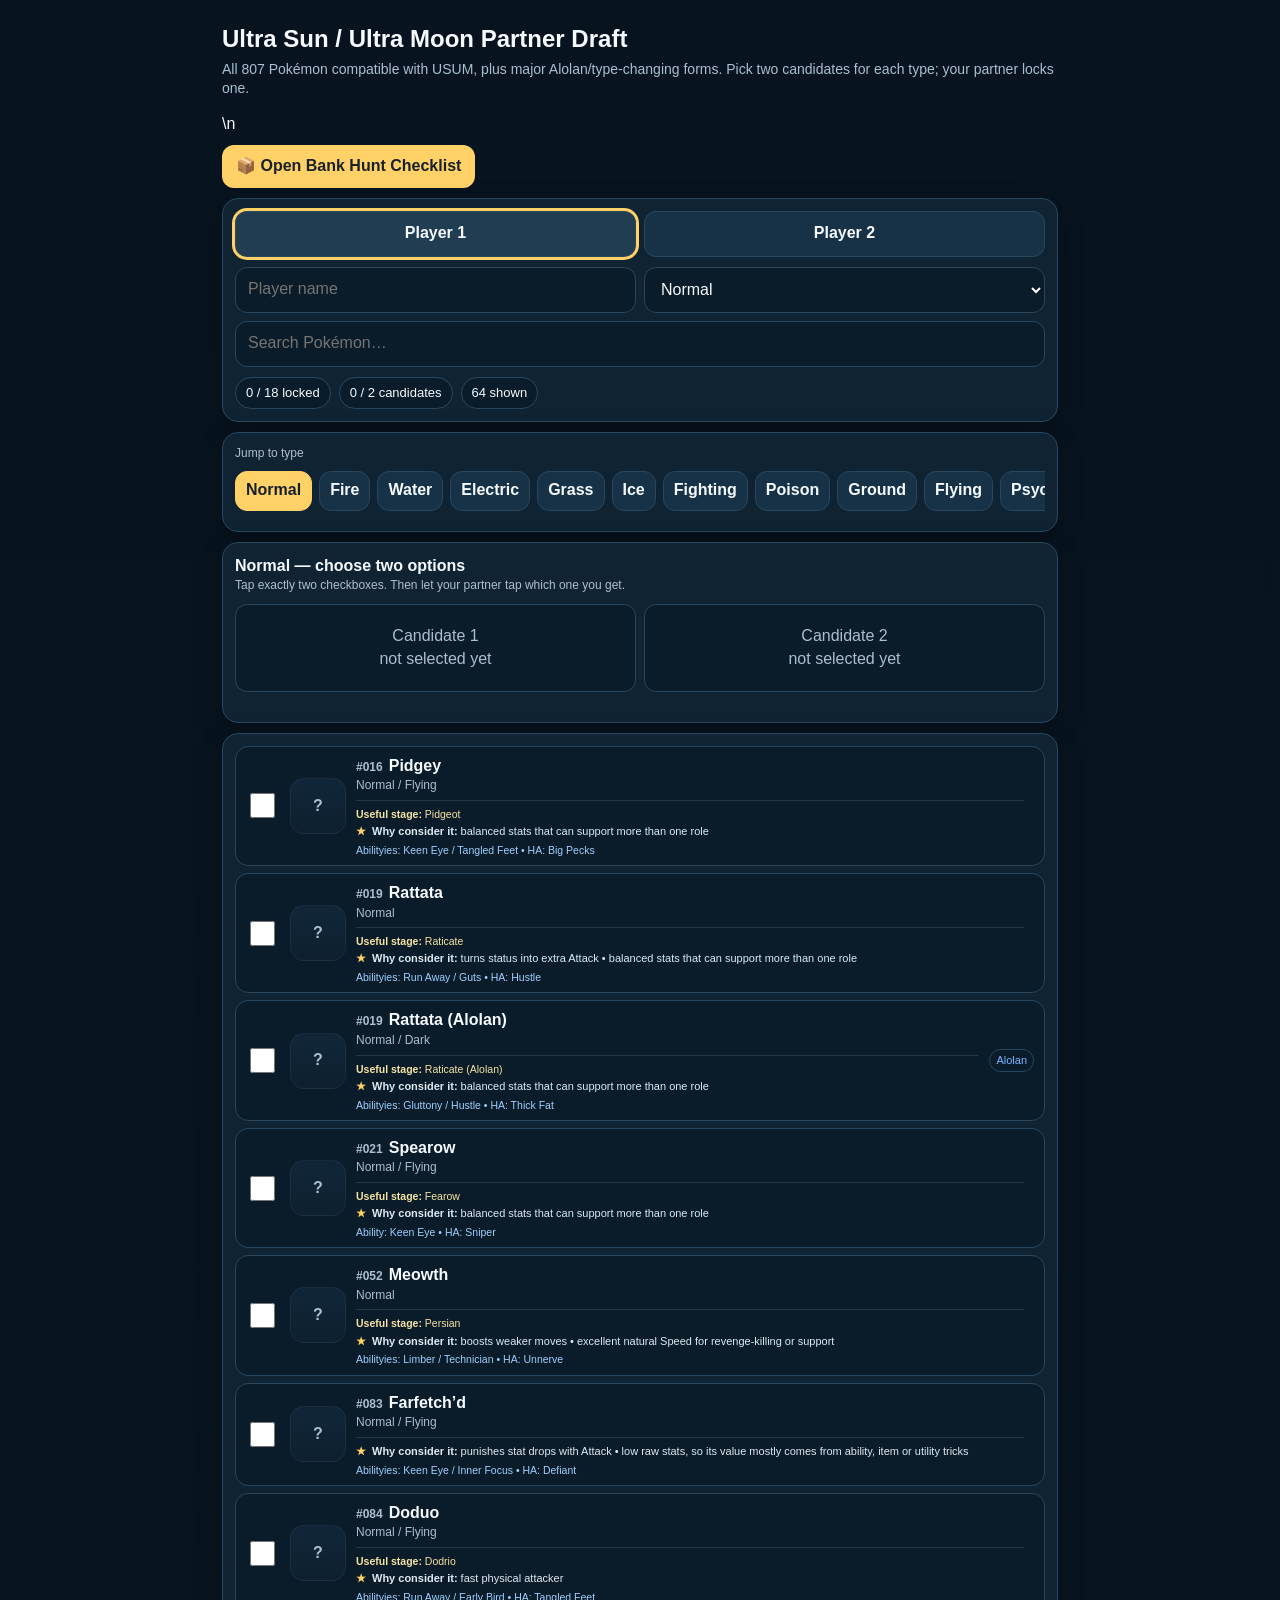
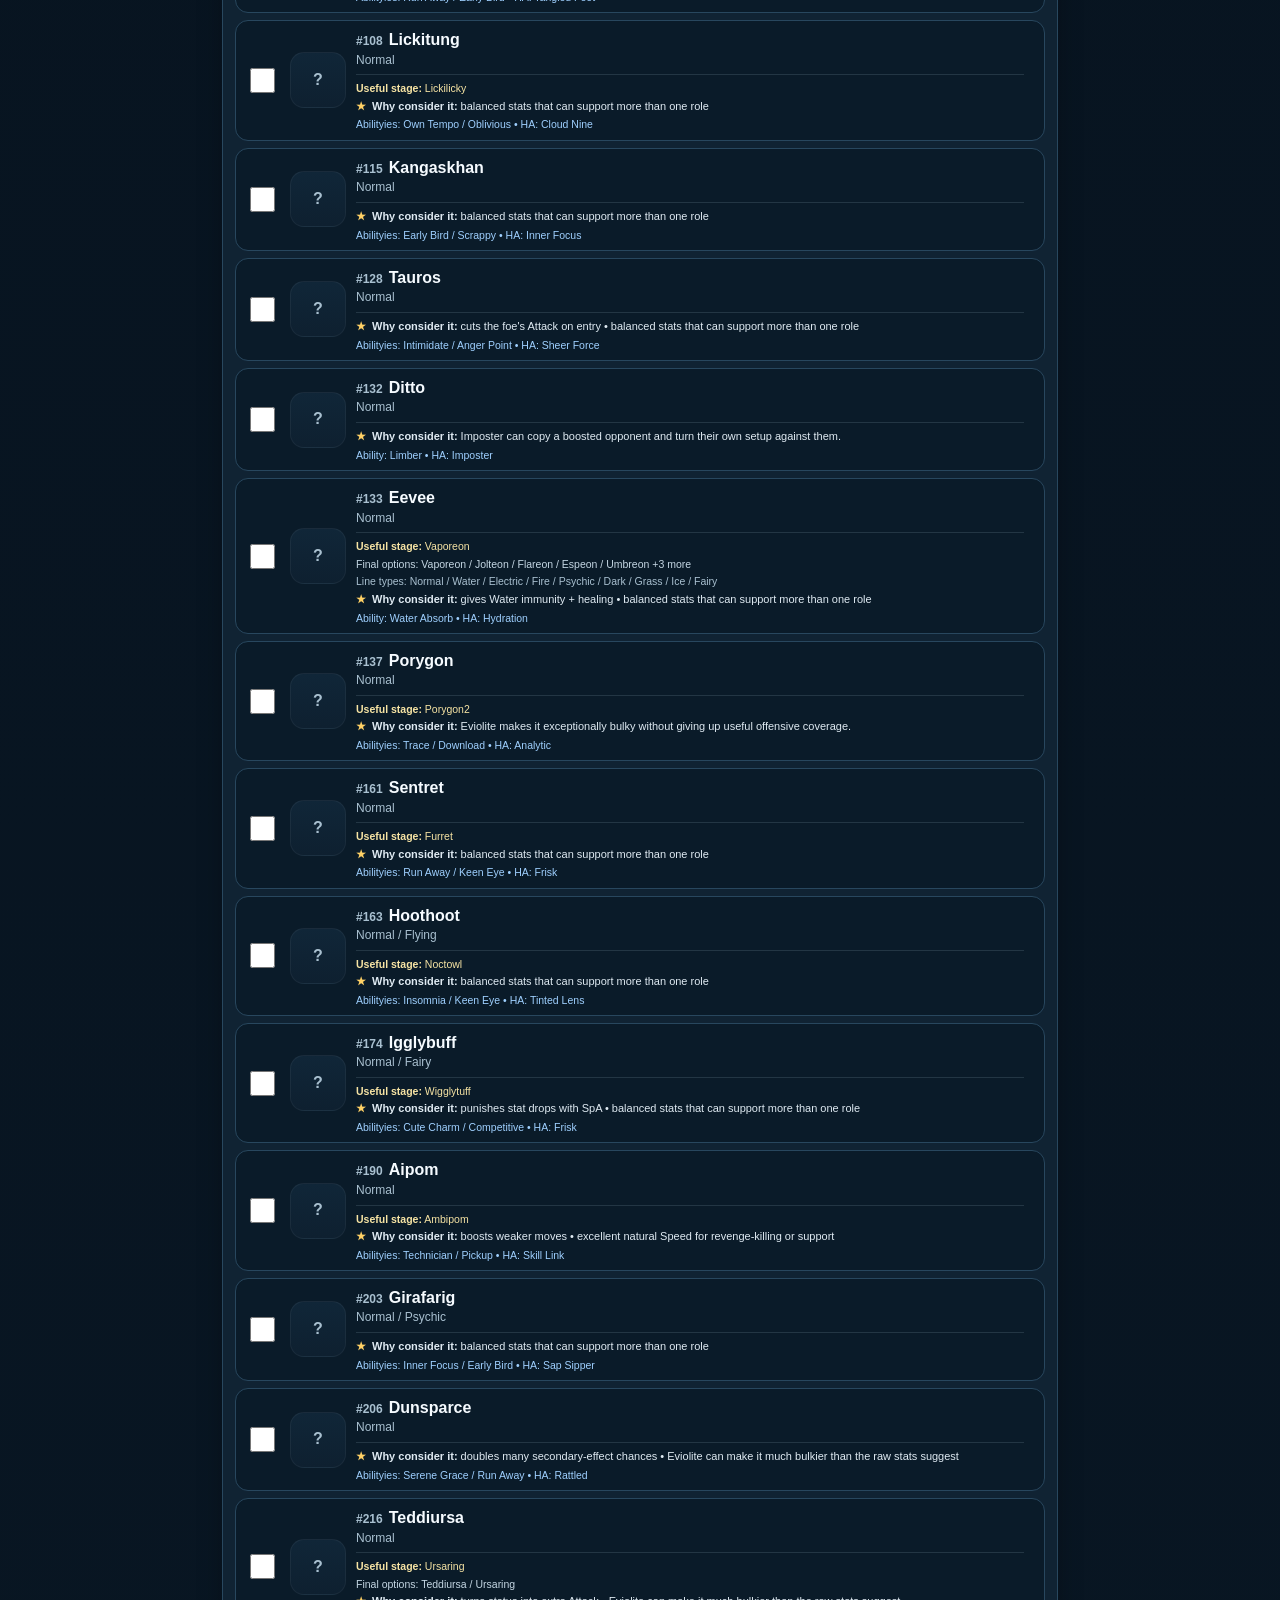
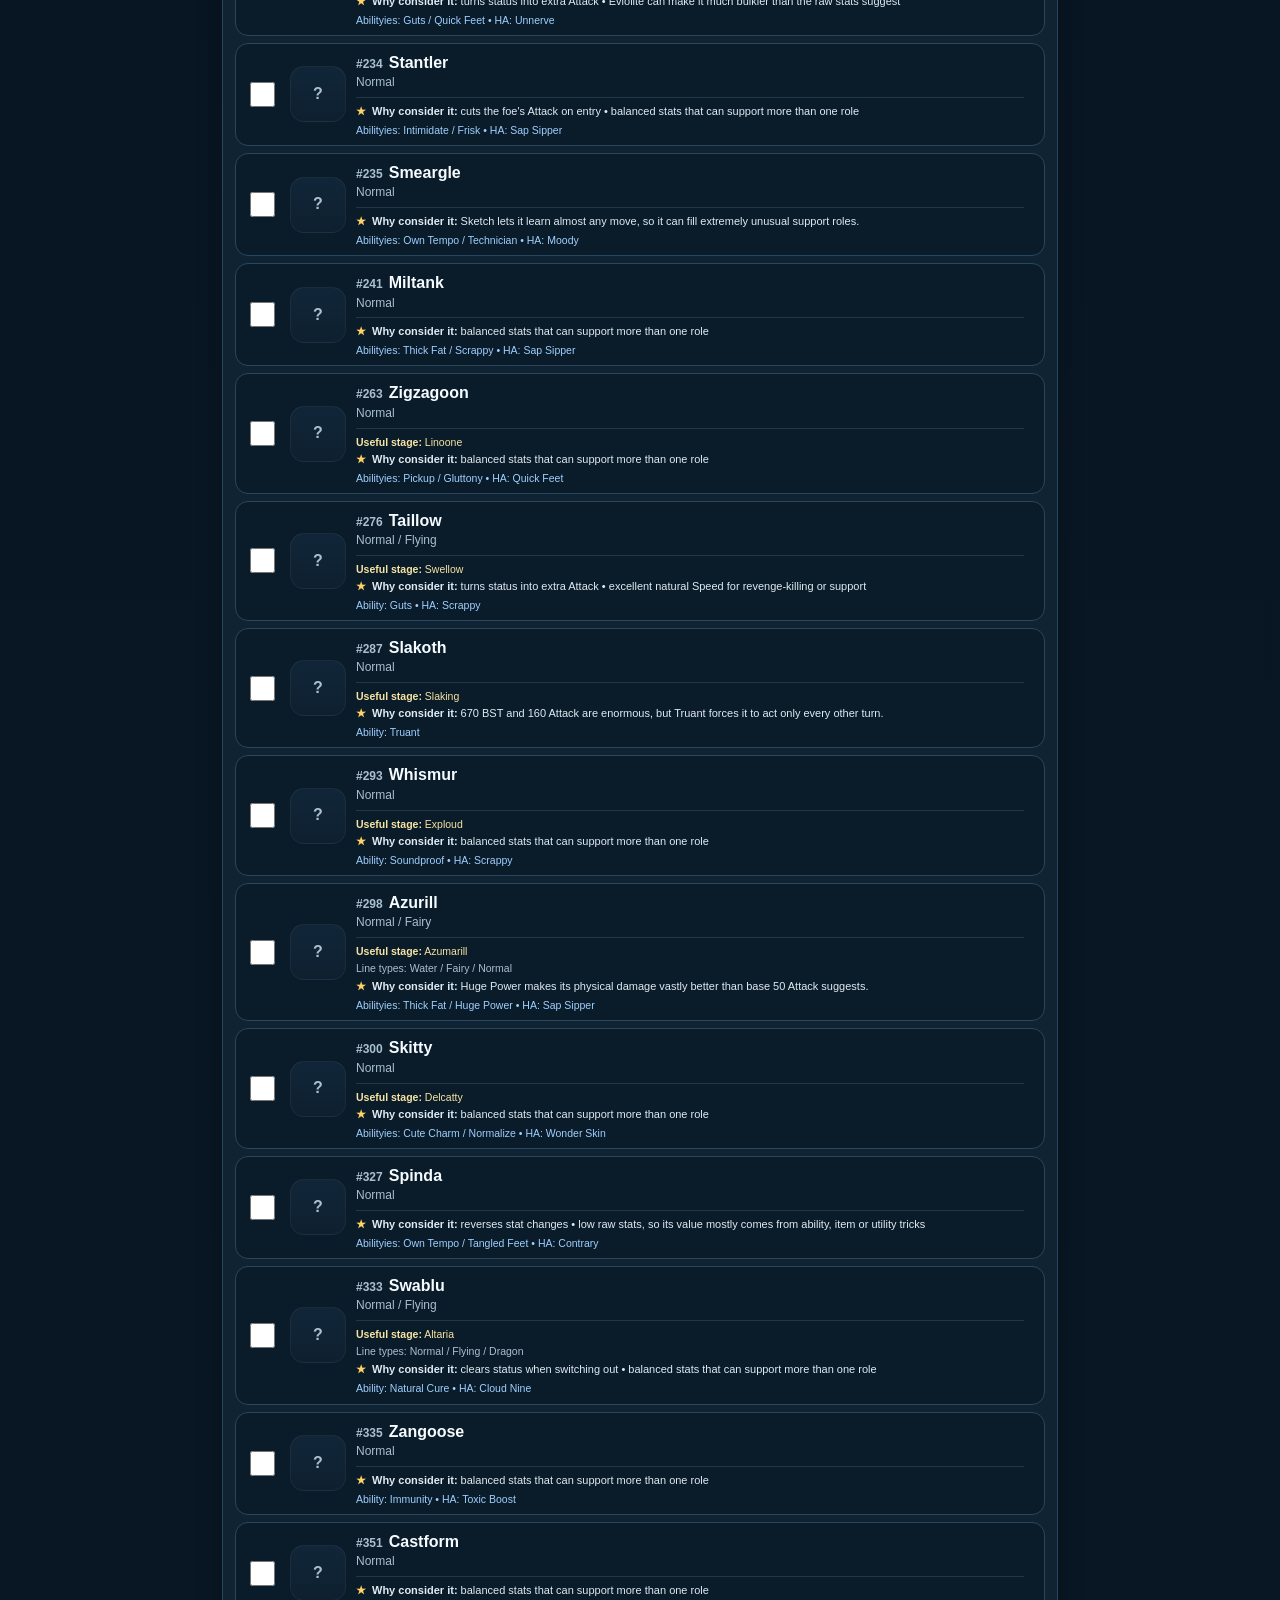
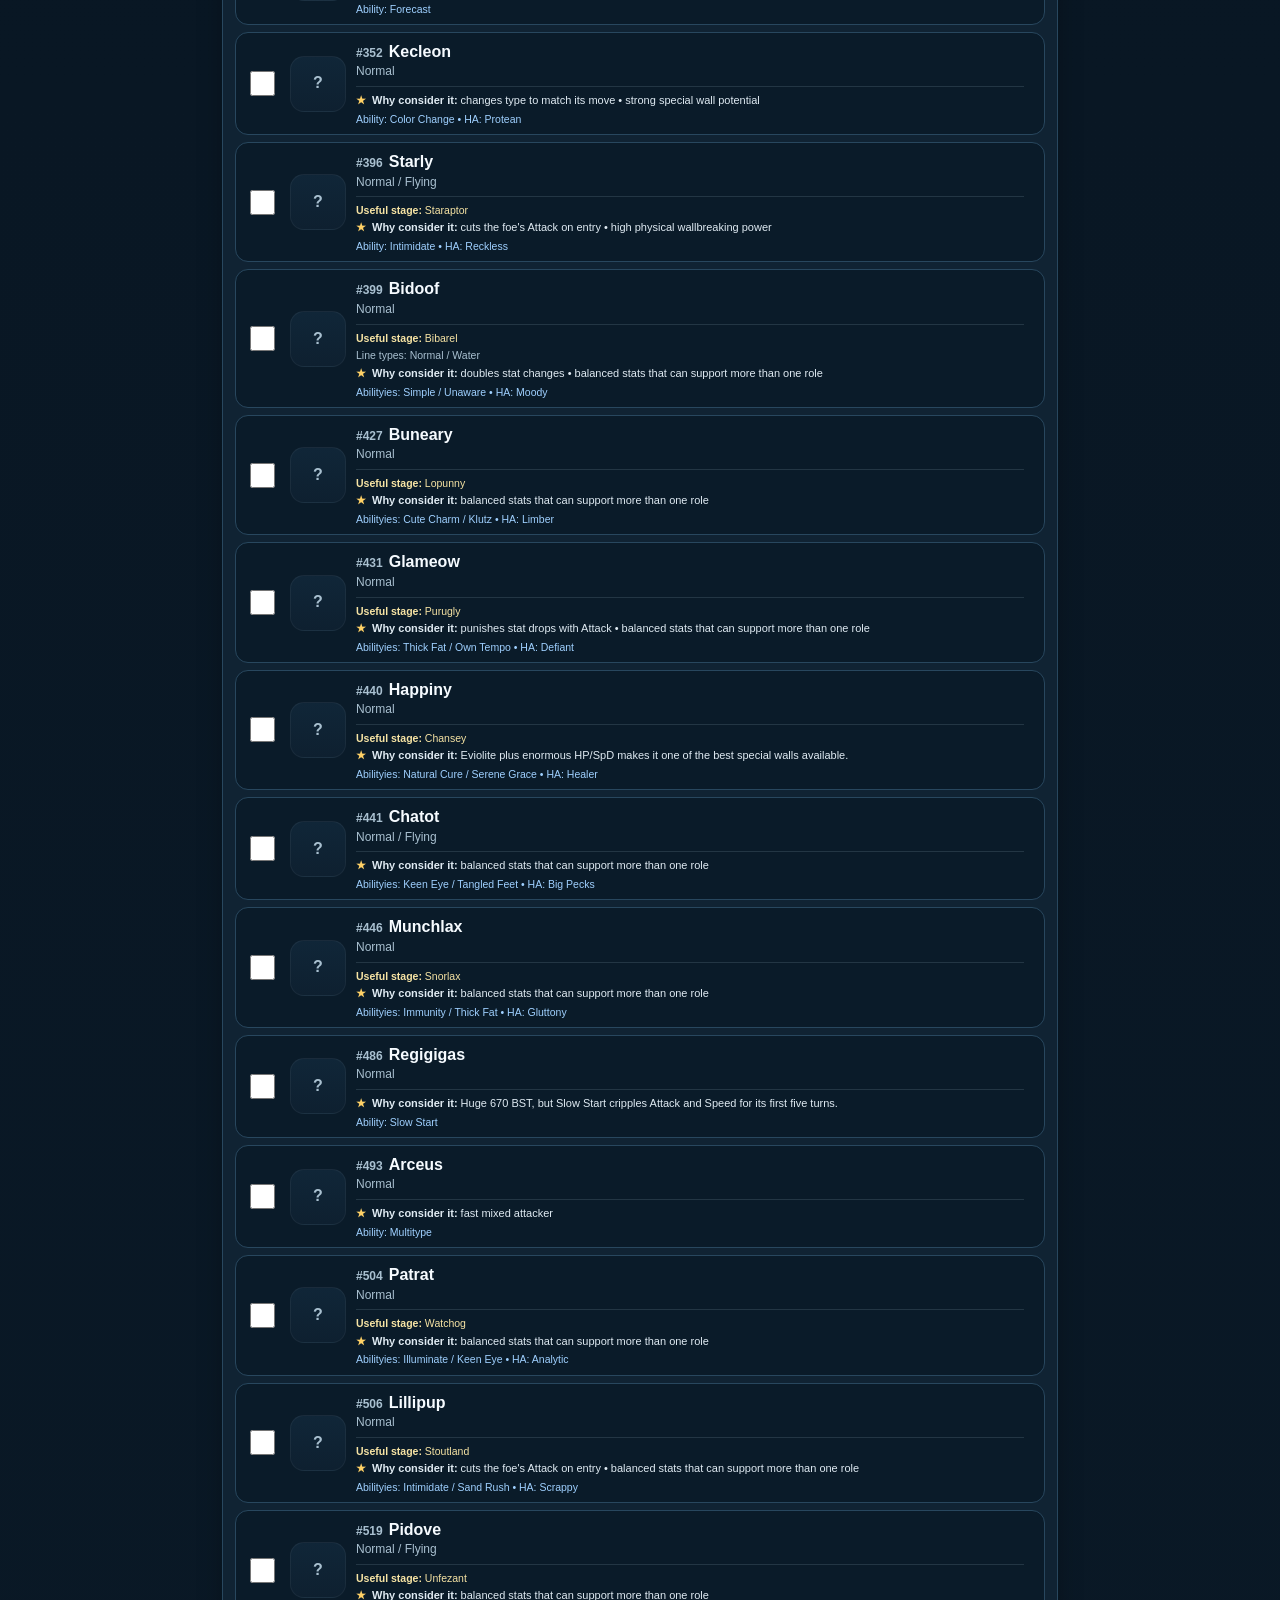
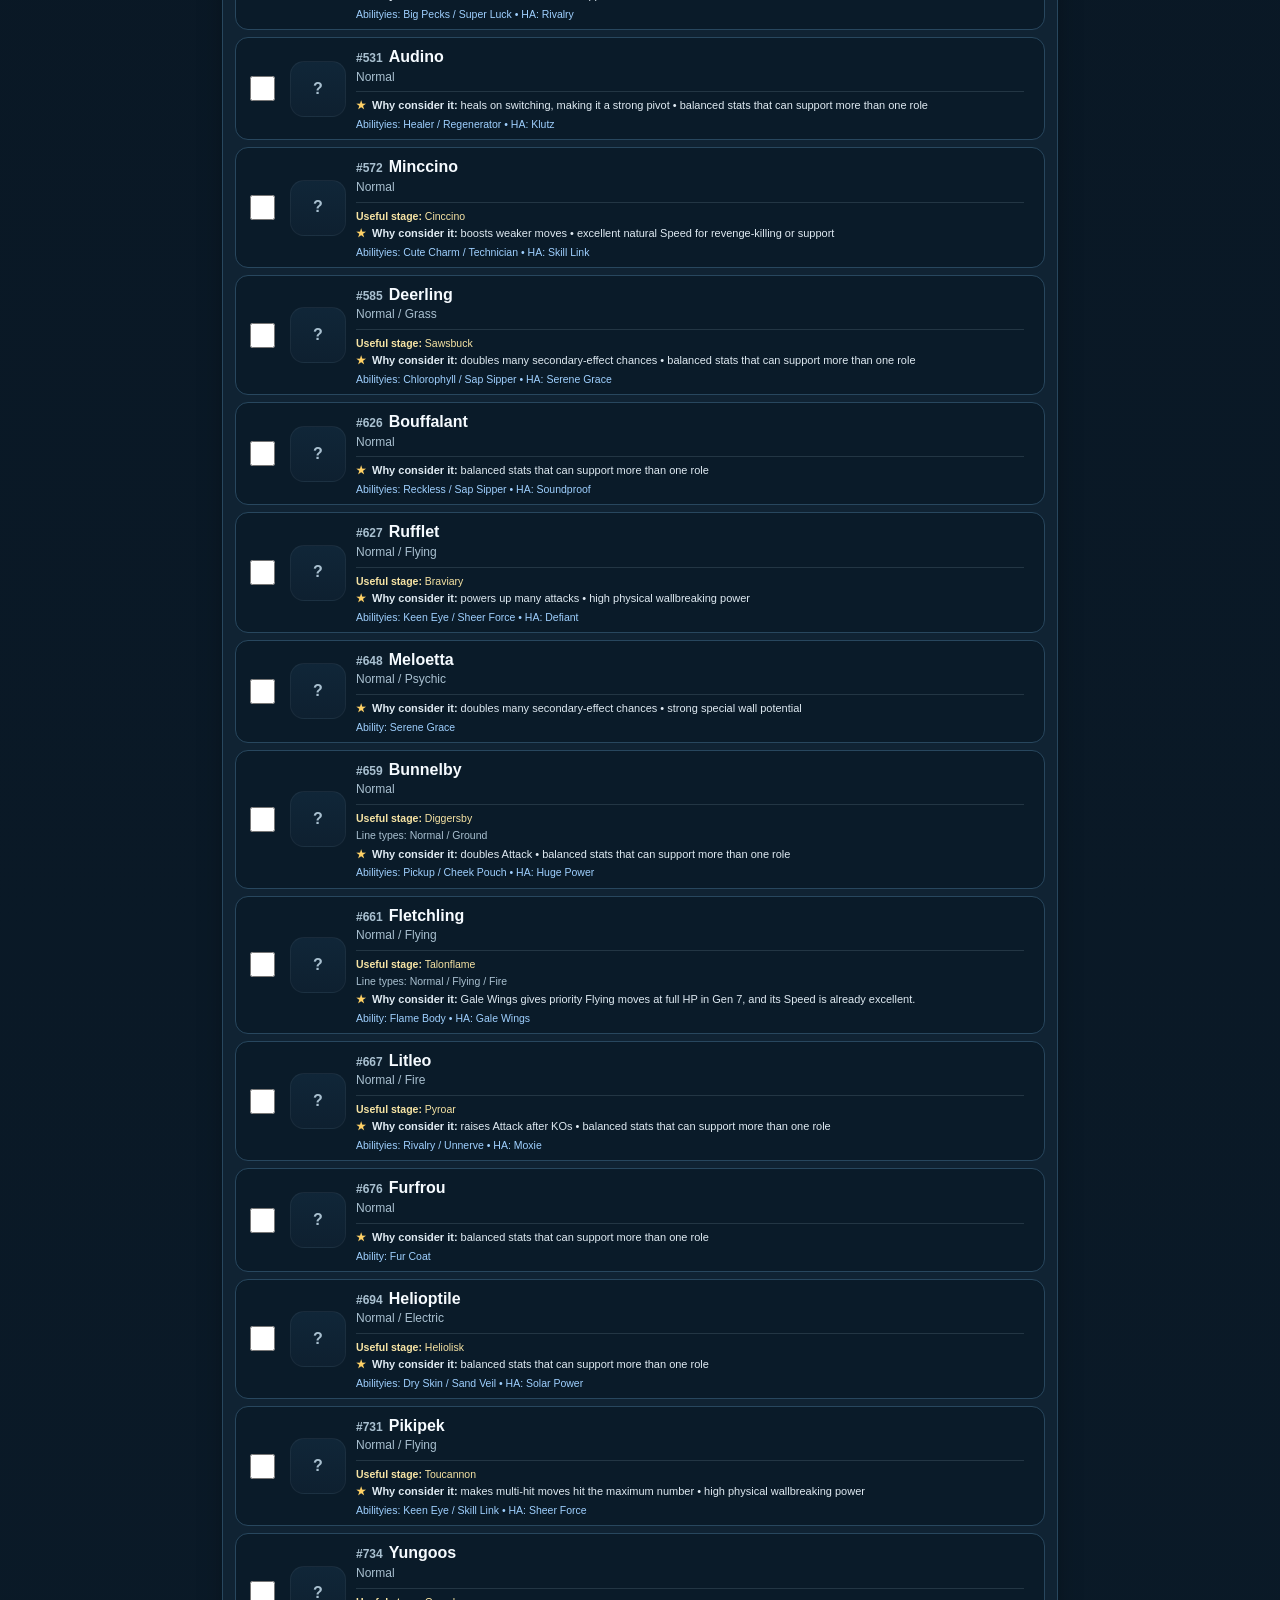
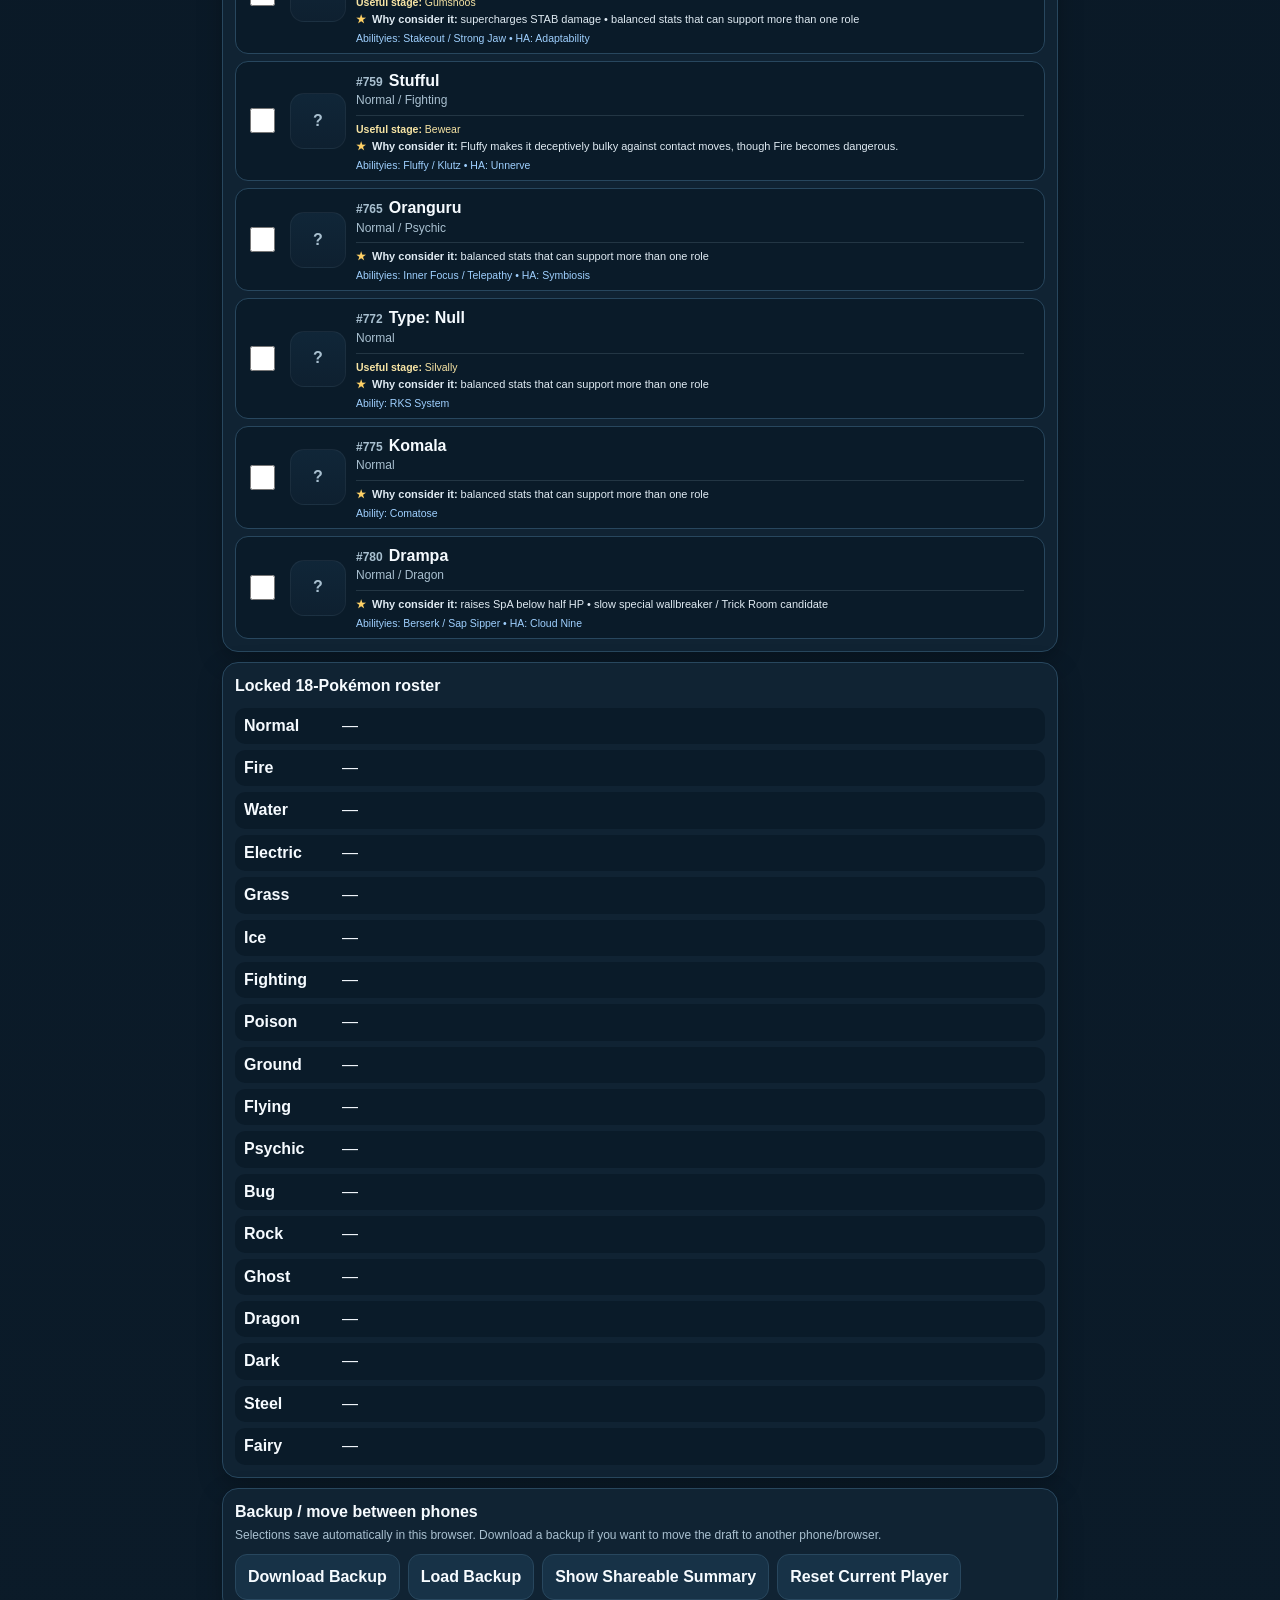
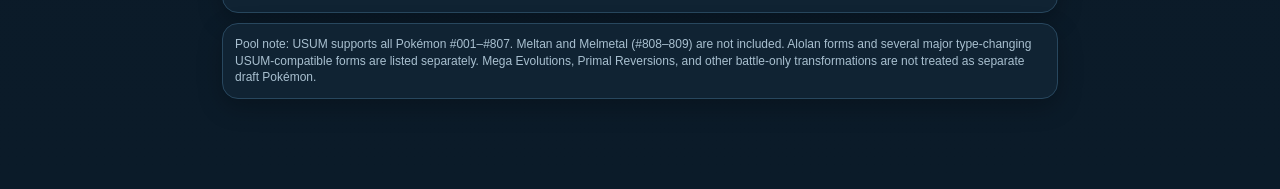
==== commit 54e6b299: "Link Bank hunt checklist" ====
--- a/index.html
+++ b/index.html
@@ -12,7 +12,7 @@
 <body>
 <div class="app" id="app">
   <h1>Ultra Sun / Ultra Moon Partner Draft</h1>
-  <div class="sub">All 807 Pokémon compatible with USUM, plus major Alolan/type-changing forms. Pick two candidates for each type; your partner locks one.</div>
+  <div class="sub">All 807 Pokémon compatible with USUM, plus major Alolan/type-changing forms. Pick two candidates for each type; your partner locks one.</div>\n  <div style="margin:10px 0"><a href="bank-checklist.html" style="display:inline-block;padding:10px 14px;border-radius:12px;background:#ffd166;color:#18212a;font-weight:800;text-decoration:none">📦 Open Bank Hunt Checklist</a></div>
 
   <div class="card">
     <div class="topbar tabs">
--- a/styles.css
+++ b/styles.css
@@ -69,3 +69,7 @@
 .quickInfo.compact{margin-top:6px;padding-top:6px}.nicheLine{display:flex;gap:6px;color:#dfeaf2}.nicheStar{color:var(--accent);font-weight:900;flex:0 0 auto}
 .abilityLine{margin-top:4px;color:#9fd0ff}.statLine{margin-top:4px;color:var(--muted);font-size:11px}.quickInfo.compact .nicheLine{font-size:11px}.quickInfo.compact .abilityLine{font-size:10.5px}
 @media(max-width:520px){.candidateHead{grid-template-columns:64px 1fr}.candidateSpriteWrap{width:64px;height:64px}.candidateSprite{max-width:56px;max-height:56px}.poke{grid-template-columns:34px 1fr}.pokeInfo{grid-template-columns:48px 1fr}.spriteWrap{width:48px;height:48px}.pokeSprite{max-width:42px;max-height:42px}.formtag{grid-column:2;justify-self:start}.quickInfo.compact .nicheLine{font-size:10.5px}.quickInfo.compact .abilityLine{font-size:10px}}
+
+/* Evolution-family summary */
+.payoffLine{margin-bottom:3px;color:#f7e4a4}.branchLine{margin-bottom:3px;color:#c5d7e4}.lineTypeLine{margin-bottom:4px;color:#a9c0d0;font-size:11px}
+.quickInfo.compact .payoffLine,.quickInfo.compact .branchLine,.quickInfo.compact .lineTypeLine{font-size:10.5px}
